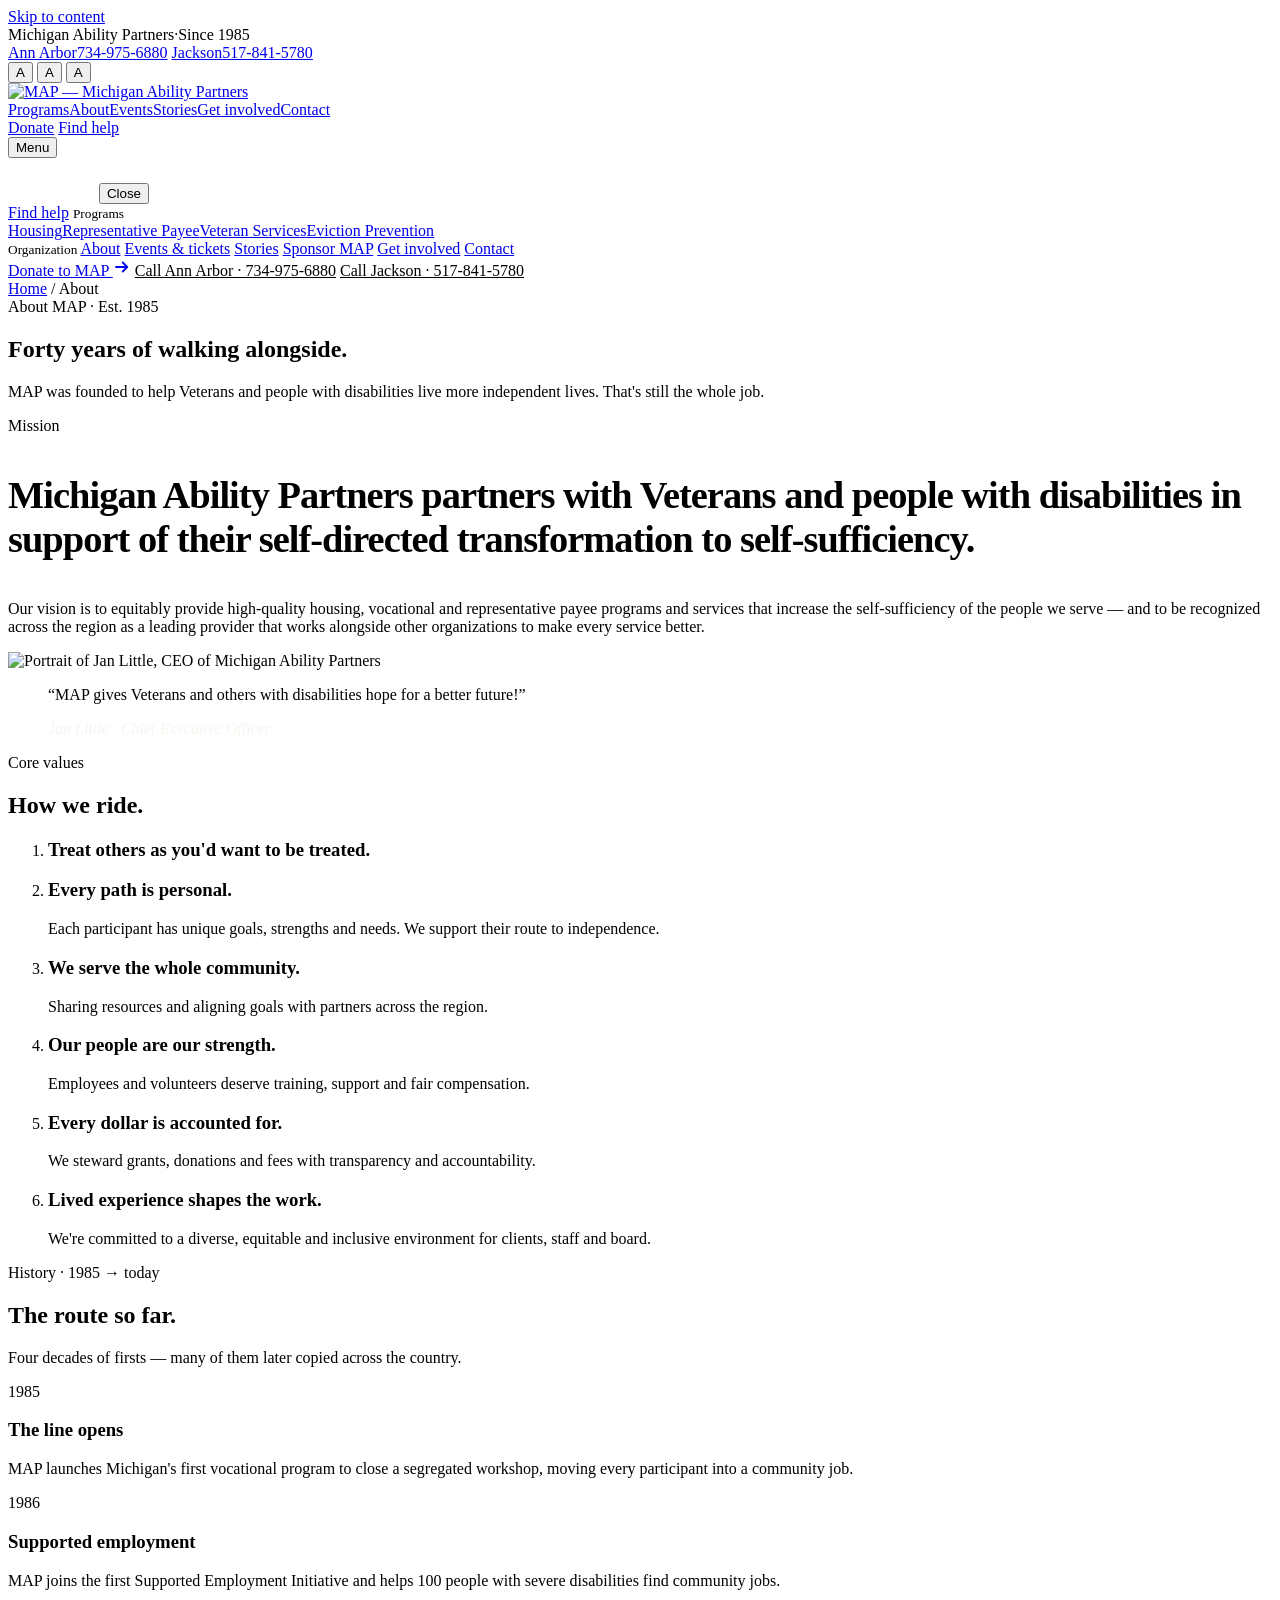
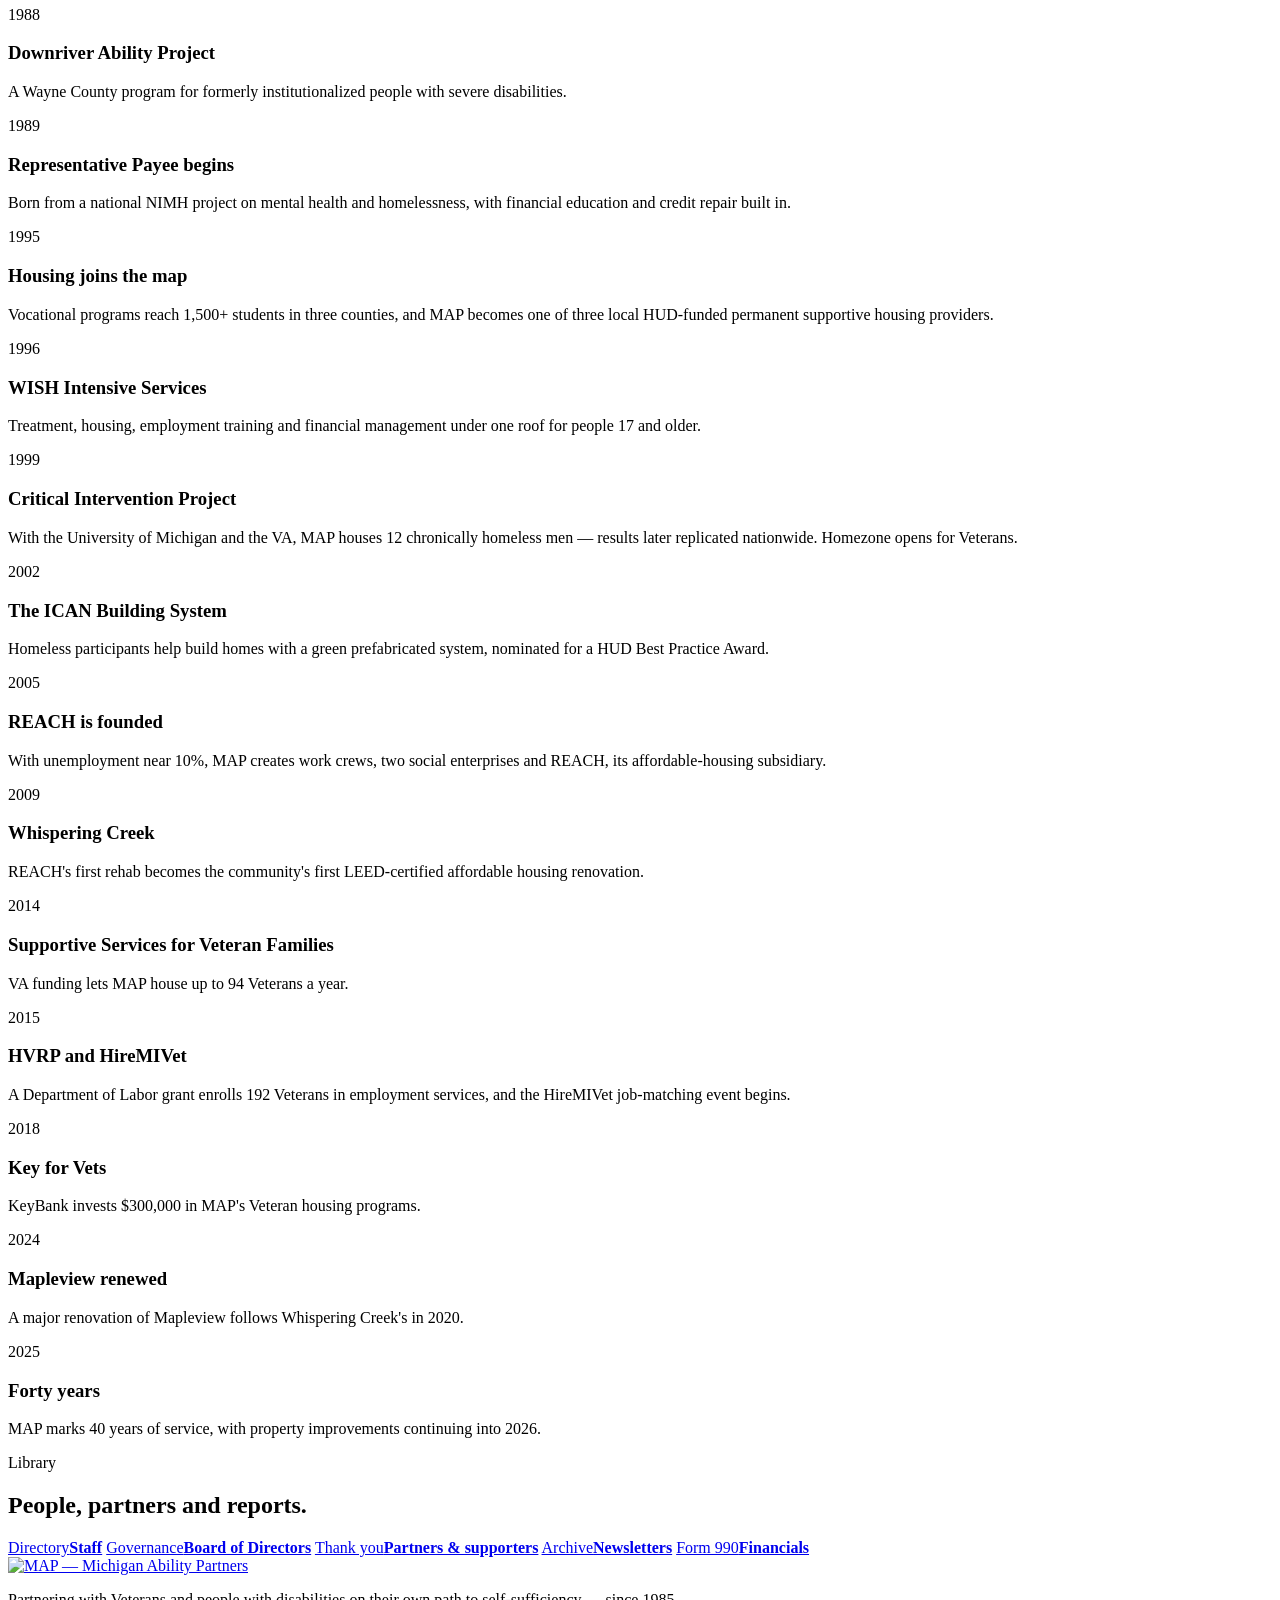
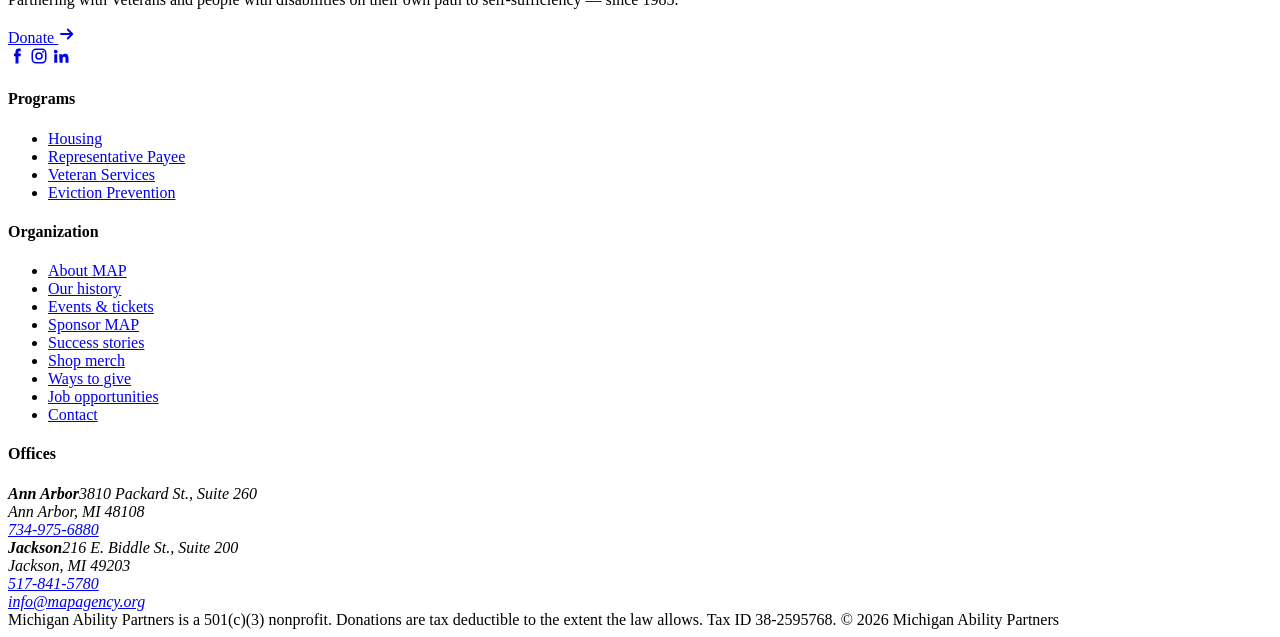
==== about.html @ e4476bb6 "Add files via upload" ====
<!DOCTYPE html>
<html lang="en">
<head>
<meta charset="utf-8">
<meta name="viewport" content="width=device-width, initial-scale=1">
<title>About — Michigan Ability Partners</title>
<meta name="description" content="Since 1985, Michigan Ability Partners has partnered with Veterans and people with disabilities on housing, employment and financial stability.">
<meta name="theme-color" content="#16202A">
<meta property="og:title" content="About — Michigan Ability Partners">
<meta property="og:description" content="Since 1985, Michigan Ability Partners has partnered with Veterans and people with disabilities on housing, employment and financial stability.">
<meta property="og:type" content="website">
<meta property="og:image" content="https://static.wixstatic.com/media/412849_2981395d7df74994bafe62869c278326~mv2.jpg/v1/fill/w_1200,h_630,al_c,q_80,enc_auto/map-vets.jpg">
<link rel="icon" href="favicon.svg" type="image/svg+xml">
<link rel="preconnect" href="https://fonts.googleapis.com">
<link rel="preconnect" href="https://fonts.gstatic.com" crossorigin>
<link rel="preconnect" href="https://static.wixstatic.com">
<link href="https://fonts.googleapis.com/css2?family=Atkinson+Hyperlegible+Mono:wght@400;500;600;700&family=Atkinson+Hyperlegible+Next:ital,wght@0,400;0,500;0,700;0,800;1,400&display=swap" rel="stylesheet">
<link rel="stylesheet" href="css/map.css">
<script>try{var t=localStorage.getItem('map-text');if(t)document.documentElement.dataset.text=t}catch(e){}</script>
</head>
<body>
<a class="skip" href="#main">Skip to content</a>
<div class="band" role="region" aria-label="Quick contact and text size">
  <div class="wrap">
    <div class="band__l"><span>Michigan Ability Partners</span><span class="hide-s" aria-hidden="true">·</span><span class="hide-s">Since 1985</span></div>
    <div class="band__r">
      <div class="band__phones">
        <a href="tel:+17349756880"><span>Ann Arbor</span>734-975-6880</a>
        <a href="tel:+15178415780"><span>Jackson</span>517-841-5780</a>
      </div>
      <div class="textsize" role="group" aria-label="Text size">
        <button type="button" data-size="" aria-pressed="true" aria-label="Normal text">A</button>
        <button type="button" data-size="lg" aria-pressed="false" aria-label="Larger text">A</button>
        <button type="button" data-size="xl" aria-pressed="false" aria-label="Largest text">A</button>
      </div>
    </div>
  </div>
</div>
<header class="hdr">
  <div class="wrap">
    <a class="logo" href="index.html" aria-label="Michigan Ability Partners home"><img src="https://static.wixstatic.com/media/412849_9ab34fd9edca444ca0d706979eb10a3b~mv2.png/v1/fit/w_600,h_276,al_c/map-logo.png" width="600" height="276" alt="MAP — Michigan Ability Partners"></a>
    <nav class="nav" aria-label="Main"><a href="index.html#lines">Programs</a><a href="about.html" aria-current="page">About</a><a href="events.html">Events</a><a href="stories.html">Stories</a><a href="get-involved.html">Get involved</a><a href="contact.html">Contact</a></nav>
    <div class="hdr__cta">
      <a class="btn btn--ghost" href="https://secure.qgiv.com/for/michiganabilitypartners/">Donate</a>
      <a class="btn btn--teal" href="index.html#planner">Find help</a>
    </div>
    <button class="menu-btn" type="button" aria-expanded="false" aria-controls="drawer"><i></i>Menu</button>
  </div>
</header>
<div class="drawer" id="drawer" aria-hidden="true">
  <div class="drawer__top">
    <img src="https://static.wixstatic.com/media/412849_9ab34fd9edca444ca0d706979eb10a3b~mv2.png/v1/fit/w_600,h_276,al_c/map-logo.png" width="600" height="276" alt="" style="height:40px;width:auto;filter:brightness(0) invert(1)">
    <button class="drawer__close" type="button">Close</button>
  </div>
  <nav aria-label="Mobile">
    <a href="index.html#planner">Find help</a>
    <small>Programs</small>
    <div class="sub"><a href="housing.html">Housing</a><a href="representative-payee.html">Representative Payee</a><a href="veteran-services.html">Veteran Services</a><a href="eviction-prevention.html">Eviction Prevention</a></div>
    <small>Organization</small>
    <a href="about.html">About</a>
    <a href="events.html">Events &amp; tickets</a>
    <a href="stories.html">Stories</a>
    <a href="sponsor.html">Sponsor MAP</a>
    <a href="get-involved.html">Get involved</a>
    <a href="contact.html">Contact</a>
  </nav>
  <div class="drawer__foot">
    <a class="btn btn--paper" href="https://secure.qgiv.com/for/michiganabilitypartners/">Donate to MAP <svg class="arr" width="18" height="18" viewBox="0 0 24 24" aria-hidden="true"><path d="M4 12h15m-6-6 6 6-6 6" fill="none" stroke="currentColor" stroke-width="2.4" stroke-linecap="round" stroke-linejoin="round"/></svg></a>
    <a class="btn btn--paper" href="tel:+17349756880" style="background:transparent;color:var(--paper)">Call Ann Arbor · 734-975-6880</a>
    <a class="btn btn--paper" href="tel:+15178415780" style="background:transparent;color:var(--paper)">Call Jackson · 517-841-5780</a>
  </div>
</div>
<main id="main">
<section class="ptitle" style="--c:var(--violet)">
  <div class="wrap">
    <div class="crumbs"><a href="index.html">Home</a> / About</div>
    <div class="kicker">About MAP · Est. 1985</div>
    <h1>Forty years of walking alongside.</h1>
    <p class="lede">MAP was founded to help Veterans and people with disabilities live more independent lives. That's still the whole job.</p>
  </div>
  <div class="ptitle__line" aria-hidden="true"></div>
</section>

<section class="sec">
  <div class="wrap split">
    <div><div class="kicker rv">Mission</div></div>
    <div>
      <p class="rv" style="font-size:clamp(1.6rem,3vw,2.5rem);font-weight:700;letter-spacing:-0.025em;line-height:1.15">Michigan Ability Partners partners with Veterans and people with disabilities in support of their self-directed transformation to self-sufficiency.</p>
      <p class="rv measure" style="margin-top:2rem">Our vision is to equitably provide high-quality housing, vocational and representative payee programs and services that increase the self-sufficiency of the people we serve — and to be recognized across the region as a leading provider that works alongside other organizations to make every service better.</p>
    </div>
  </div>
</section>

<section class="sec sec--ink sec--tight">
  <div class="wrap leader">
    <img src="https://static.wixstatic.com/media/412849_e1d29dd0219c4816bb3f580c3f38d10a~mv2.jpg/v1/fill/w_290,h_290,al_c,q_80,enc_auto/map-ceo.jpg" srcset="https://static.wixstatic.com/media/412849_e1d29dd0219c4816bb3f580c3f38d10a~mv2.jpg/v1/fill/w_290,h_290,al_c,q_80,enc_auto/map-ceo.jpg 290w" sizes="(max-width: 900px) 100vw, 50vw" width="290" height="290" alt="Portrait of Jan Little, CEO of Michigan Ability Partners" loading="lazy" decoding="async">
    <blockquote class="rv"><p>&ldquo;MAP gives Veterans and others with disabilities hope for a better future!&rdquo;</p><cite class="kicker" style="color:rgba(245,241,232,.7)">Jan Little · Chief Executive Officer</cite></blockquote>
  </div>
</section>

<section class="sec">
  <div class="wrap">
    <div class="sec-head"><div class="kicker">Core values</div><h2 class="h-l">How we ride.</h2></div>
    <ol class="values">
      <li><div><h3 class="h-s">Treat others as you'd want to be treated.</h3></div></li>
      <li><div><h3 class="h-s">Every path is personal.</h3><p class="muted" style="margin:.4rem 0 0">Each participant has unique goals, strengths and needs. We support their route to independence.</p></div></li>
      <li><div><h3 class="h-s">We serve the whole community.</h3><p class="muted" style="margin:.4rem 0 0">Sharing resources and aligning goals with partners across the region.</p></div></li>
      <li><div><h3 class="h-s">Our people are our strength.</h3><p class="muted" style="margin:.4rem 0 0">Employees and volunteers deserve training, support and fair compensation.</p></div></li>
      <li><div><h3 class="h-s">Every dollar is accounted for.</h3><p class="muted" style="margin:.4rem 0 0">We steward grants, donations and fees with transparency and accountability.</p></div></li>
      <li><div><h3 class="h-s">Lived experience shapes the work.</h3><p class="muted" style="margin:.4rem 0 0">We're committed to a diverse, equitable and inclusive environment for clients, staff and board.</p></div></li>
    </ol>
  </div>
</section>

<section class="sec sec--alt" id="history">
  <div class="wrap">
    <div class="sec-head"><div class="kicker">History · 1985 → today</div><h2 class="h-l">The route so far.</h2><p class="lede" style="max-width:none">Four decades of firsts — many of them later copied across the country.</p></div>
    <div class="history" data-history><span class="history__rail" aria-hidden="true"></span><span class="history__fill" aria-hidden="true"></span><div class="yr yr--major"><div class="yr__y">1985</div><span class="yr__dot" aria-hidden="true"></span><div class="yr__txt"><h3>The line opens</h3><p>MAP launches Michigan's first vocational program to close a segregated workshop, moving every participant into a community job.</p></div></div><div class="yr"><div class="yr__y">1986</div><span class="yr__dot" aria-hidden="true"></span><div class="yr__txt"><h3>Supported employment</h3><p>MAP joins the first Supported Employment Initiative and helps 100 people with severe disabilities find community jobs.</p></div></div><div class="yr"><div class="yr__y">1988</div><span class="yr__dot" aria-hidden="true"></span><div class="yr__txt"><h3>Downriver Ability Project</h3><p>A Wayne County program for formerly institutionalized people with severe disabilities.</p></div></div><div class="yr yr--major"><div class="yr__y">1989</div><span class="yr__dot" aria-hidden="true"></span><div class="yr__txt"><h3>Representative Payee begins</h3><p>Born from a national NIMH project on mental health and homelessness, with financial education and credit repair built in.</p></div></div><div class="yr"><div class="yr__y">1995</div><span class="yr__dot" aria-hidden="true"></span><div class="yr__txt"><h3>Housing joins the map</h3><p>Vocational programs reach 1,500+ students in three counties, and MAP becomes one of three local HUD-funded permanent supportive housing providers.</p></div></div><div class="yr"><div class="yr__y">1996</div><span class="yr__dot" aria-hidden="true"></span><div class="yr__txt"><h3>WISH Intensive Services</h3><p>Treatment, housing, employment training and financial management under one roof for people 17 and older.</p></div></div><div class="yr yr--major"><div class="yr__y">1999</div><span class="yr__dot" aria-hidden="true"></span><div class="yr__txt"><h3>Critical Intervention Project</h3><p>With the University of Michigan and the VA, MAP houses 12 chronically homeless men — results later replicated nationwide. Homezone opens for Veterans.</p></div></div><div class="yr"><div class="yr__y">2002</div><span class="yr__dot" aria-hidden="true"></span><div class="yr__txt"><h3>The ICAN Building System</h3><p>Homeless participants help build homes with a green prefabricated system, nominated for a HUD Best Practice Award.</p></div></div><div class="yr"><div class="yr__y">2005</div><span class="yr__dot" aria-hidden="true"></span><div class="yr__txt"><h3>REACH is founded</h3><p>With unemployment near 10%, MAP creates work crews, two social enterprises and REACH, its affordable-housing subsidiary.</p></div></div><div class="yr"><div class="yr__y">2009</div><span class="yr__dot" aria-hidden="true"></span><div class="yr__txt"><h3>Whispering Creek</h3><p>REACH's first rehab becomes the community's first LEED-certified affordable housing renovation.</p></div></div><div class="yr yr--major"><div class="yr__y">2014</div><span class="yr__dot" aria-hidden="true"></span><div class="yr__txt"><h3>Supportive Services for Veteran Families</h3><p>VA funding lets MAP house up to 94 Veterans a year.</p></div></div><div class="yr"><div class="yr__y">2015</div><span class="yr__dot" aria-hidden="true"></span><div class="yr__txt"><h3>HVRP and HireMIVet</h3><p>A Department of Labor grant enrolls 192 Veterans in employment services, and the HireMIVet job-matching event begins.</p></div></div><div class="yr"><div class="yr__y">2018</div><span class="yr__dot" aria-hidden="true"></span><div class="yr__txt"><h3>Key for Vets</h3><p>KeyBank invests $300,000 in MAP's Veteran housing programs.</p></div></div><div class="yr"><div class="yr__y">2024</div><span class="yr__dot" aria-hidden="true"></span><div class="yr__txt"><h3>Mapleview renewed</h3><p>A major renovation of Mapleview follows Whispering Creek's in 2020.</p></div></div><div class="yr yr--major"><div class="yr__y">2025</div><span class="yr__dot" aria-hidden="true"></span><div class="yr__txt"><h3>Forty years</h3><p>MAP marks 40 years of service, with property improvements continuing into 2026.</p></div></div></div>
  </div>
</section>

<section class="sec">
  <div class="wrap">
    <div class="sec-head"><div class="kicker">Library</div><h2 class="h-m">People, partners and reports.</h2></div>
    <div class="library">
      <a href="https://www.mapagency.org/staff"><span class="mono">Directory</span><b>Staff</b></a>
      <a href="https://www.mapagency.org/boardofdirectors"><span class="mono">Governance</span><b>Board of Directors</b></a>
      <a href="https://www.mapagency.org/communitypartners"><span class="mono">Thank you</span><b>Partners &amp; supporters</b></a>
      <a href="https://www.mapagency.org/newsletters-1"><span class="mono">Archive</span><b>Newsletters</b></a>
      <a href="https://www.mapagency.org/financials"><span class="mono">Form 990</span><b>Financials</b></a>
    </div>
  </div>
</section>
</main>
<footer class="ftr">
  <div class="wrap">
    <div class="ftr__top">
      <div class="ftr__brand">
        <a class="logo-chip" href="index.html"><img src="https://static.wixstatic.com/media/412849_9ab34fd9edca444ca0d706979eb10a3b~mv2.png/v1/fit/w_600,h_276,al_c/map-logo.png" width="600" height="276" alt="MAP — Michigan Ability Partners" loading="lazy"></a>
        <p>Partnering with Veterans and people with disabilities on their own path to self-sufficiency — since 1985.</p>
        <a class="btn btn--paper" href="https://secure.qgiv.com/for/michiganabilitypartners/">Donate <svg class="arr" width="18" height="18" viewBox="0 0 24 24" aria-hidden="true"><path d="M4 12h15m-6-6 6 6-6 6" fill="none" stroke="currentColor" stroke-width="2.4" stroke-linecap="round" stroke-linejoin="round"/></svg></a>
        <div class="ftr__social">
          <a href="https://www.facebook.com/Michigan-Ability-Partners-143128830800/" aria-label="MAP on Facebook"><svg width="18" height="18" viewBox="0 0 24 24" aria-hidden="true"><path fill="currentColor" d="M14 8.5V6.8c0-.8.5-1 .9-1H17V2.1L14.1 2C10.9 2 10 4.4 10 6.4v2.1H8v3.8h2V22h4v-9.7h2.8l.4-3.8z"/></svg></a>
          <a href="https://www.instagram.com/michiganabilitypartners/" aria-label="MAP on Instagram"><svg width="18" height="18" viewBox="0 0 24 24" aria-hidden="true"><rect x="3" y="3" width="18" height="18" rx="5" fill="none" stroke="currentColor" stroke-width="2"/><circle cx="12" cy="12" r="4" fill="none" stroke="currentColor" stroke-width="2"/><circle cx="17.4" cy="6.6" r="1.2" fill="currentColor"/></svg></a>
          <a href="https://www.linkedin.com/company/michigan-ability-partners-org/" aria-label="MAP on LinkedIn"><svg width="18" height="18" viewBox="0 0 24 24" aria-hidden="true"><path fill="currentColor" d="M4.98 3.5a2.5 2.5 0 1 1 0 5 2.5 2.5 0 0 1 0-5zM3 9.5h4V21H3zM9.5 9.5h3.8v1.6h.1c.5-1 1.8-2 3.8-2 4 0 4.8 2.6 4.8 6V21h-4v-5.2c0-1.2 0-2.9-1.8-2.9s-2 1.4-2 2.8V21h-4z"/></svg></a>
        </div>
      </div>
      <div class="ftr__col"><h4>Programs</h4><ul><li><a href="housing.html">Housing</a></li><li><a href="representative-payee.html">Representative Payee</a></li><li><a href="veteran-services.html">Veteran Services</a></li><li><a href="eviction-prevention.html">Eviction Prevention</a></li></ul></div>
      <div class="ftr__col"><h4>Organization</h4><ul>
        <li><a href="about.html">About MAP</a></li>
        <li><a href="about.html#history">Our history</a></li>
        <li><a href="events.html">Events &amp; tickets</a></li>
        <li><a href="sponsor.html">Sponsor MAP</a></li>
        <li><a href="stories.html">Success stories</a></li>
        <li><a href="get-involved.html#merch">Shop merch</a></li>
        <li><a href="get-involved.html#give">Ways to give</a></li>
        <li><a href="https://www.mapagency.org/jobopportunities">Job opportunities</a></li>
        <li><a href="contact.html">Contact</a></li>
      </ul></div>
      <div class="ftr__col--wide">
        <h4>Offices</h4>
        <address><b>Ann Arbor</b>3810 Packard St., Suite 260<br>Ann Arbor, MI 48108<br><a href="tel:+17349756880">734-975-6880</a></address>
        <address><b>Jackson</b>216 E. Biddle St., Suite 200<br>Jackson, MI 49203<br><a href="tel:+15178415780">517-841-5780</a></address>
        <address><a href="mailto:info@mapagency.org">info@mapagency.org</a></address>
      </div>
    </div>
  </div>
  <div class="ftr__base">
    <div class="wrap">
      <span>Michigan Ability Partners is a 501(c)(3) nonprofit. Donations are tax deductible to the extent the law allows. Tax ID 38-2595768.</span>
      <span>© <span data-year>2026</span> Michigan Ability Partners</span>
    </div>
  </div>
</footer>
<script src="js/map.js" defer></script>
</body>
</html>
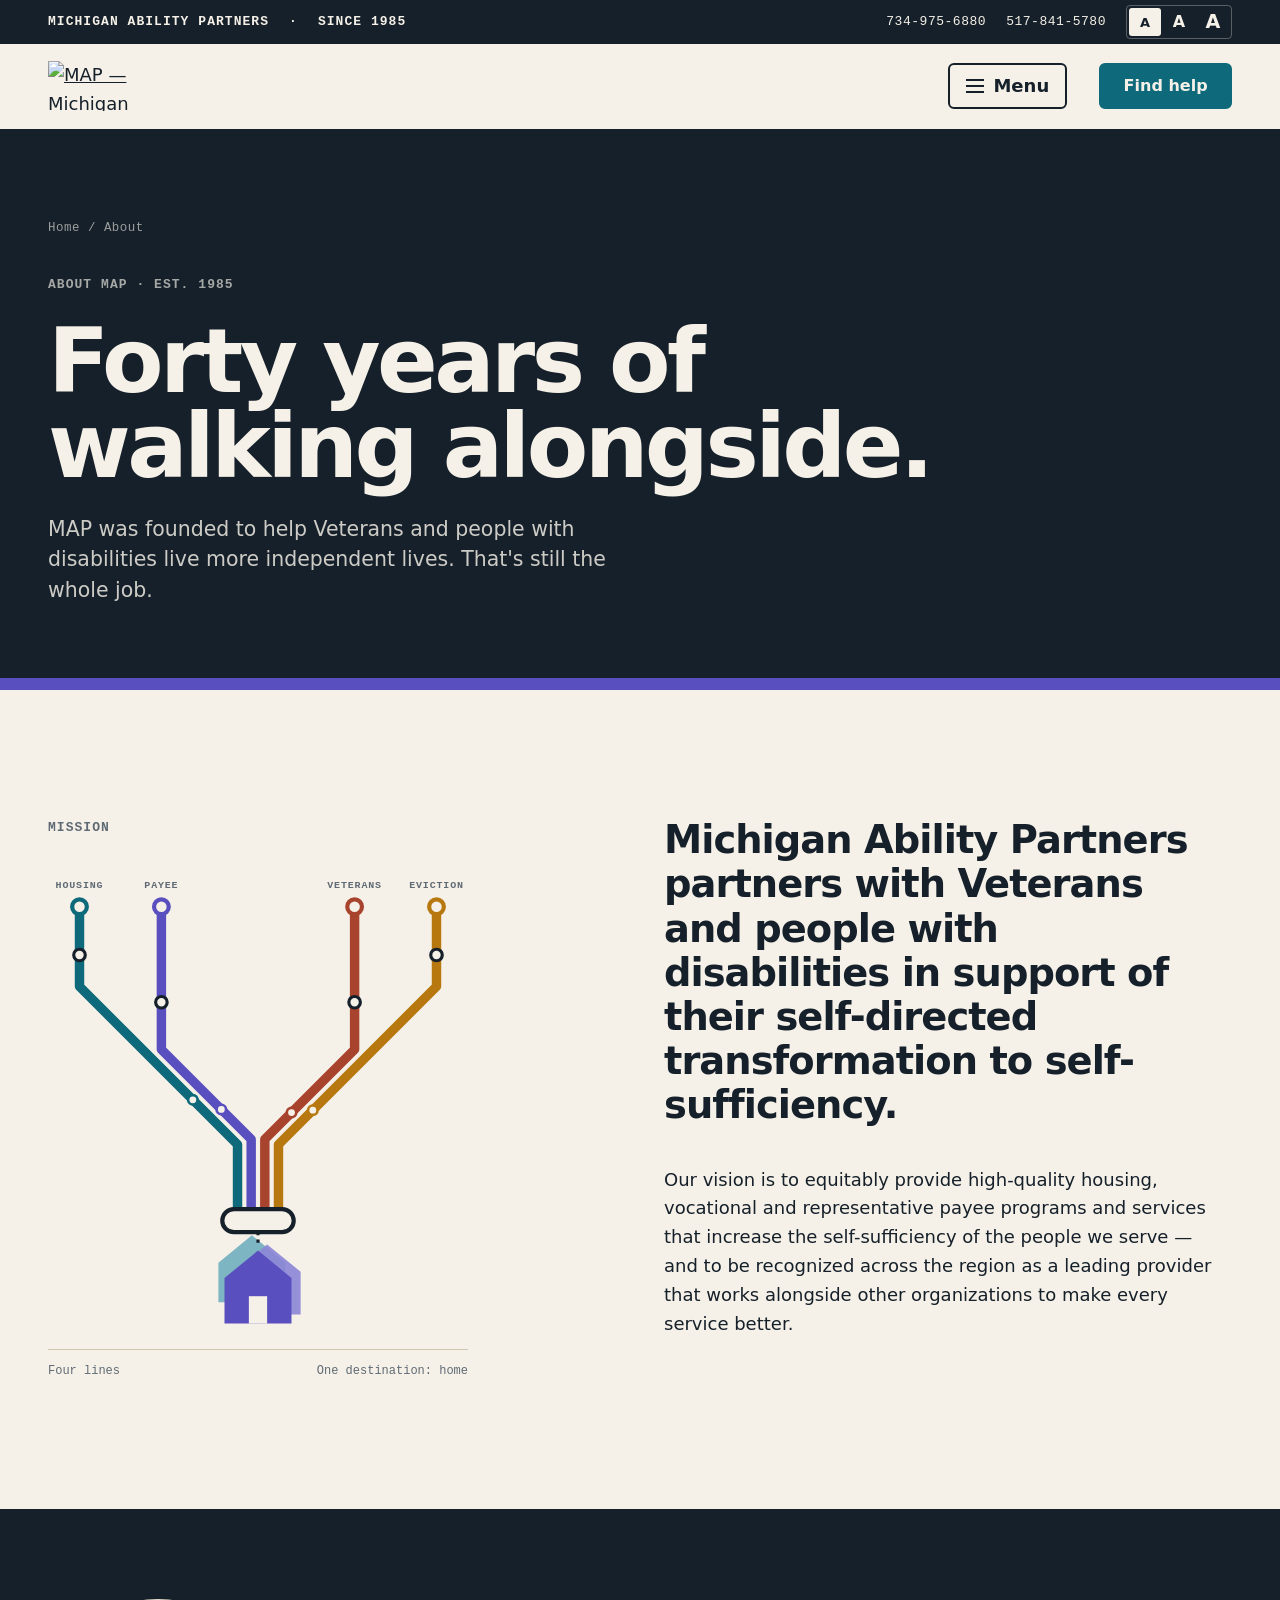
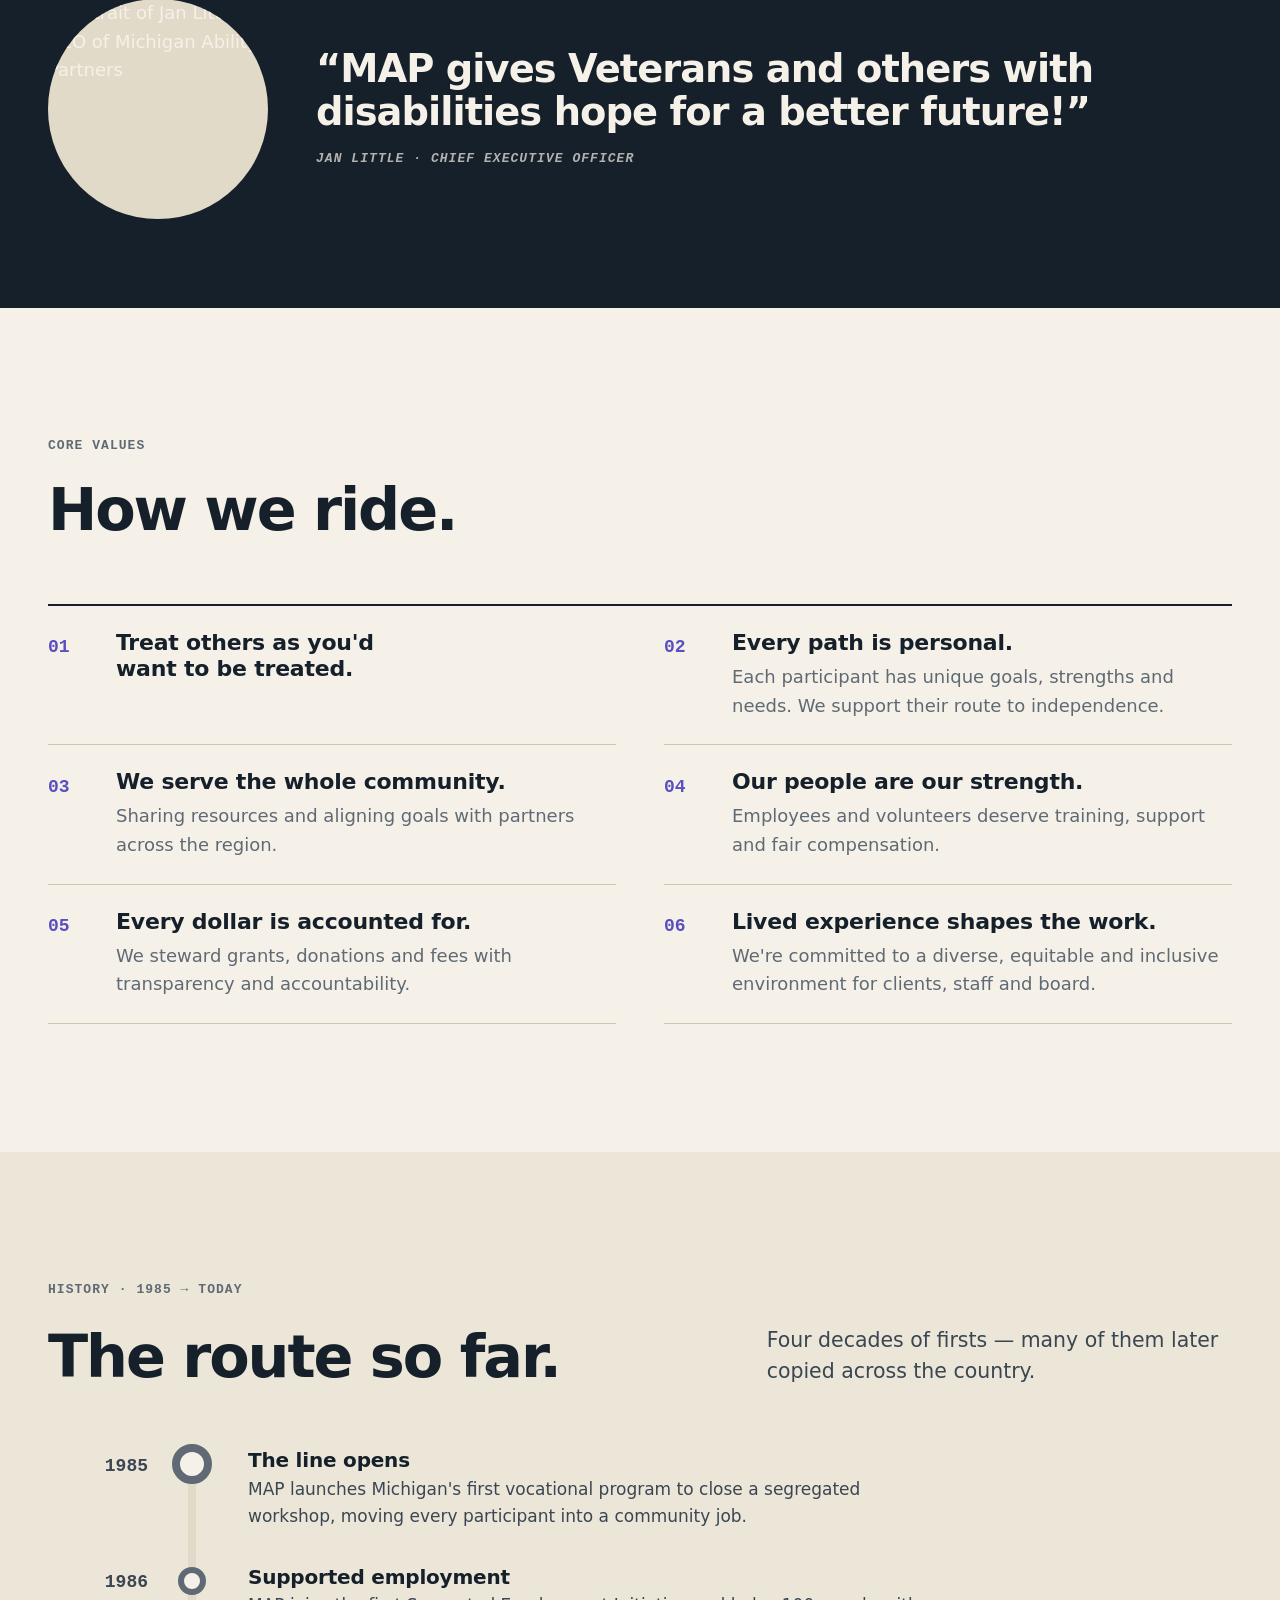
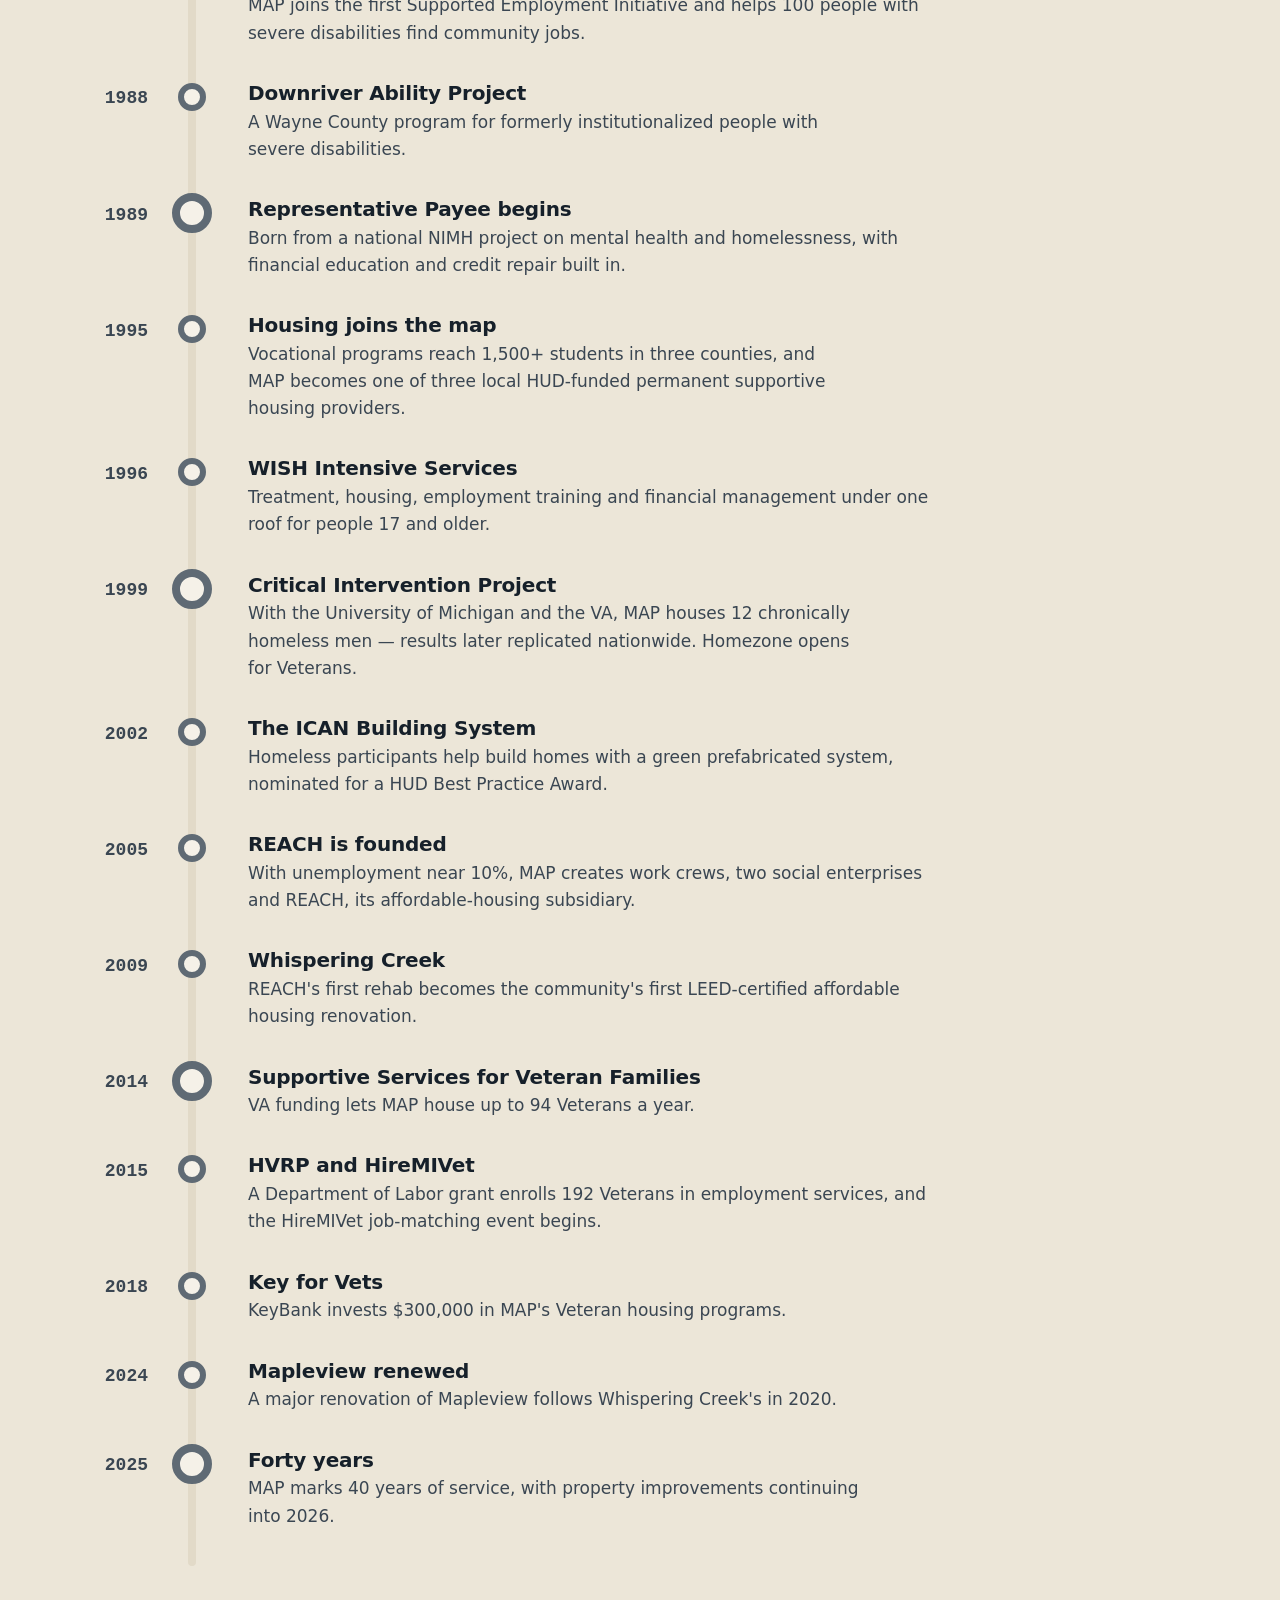
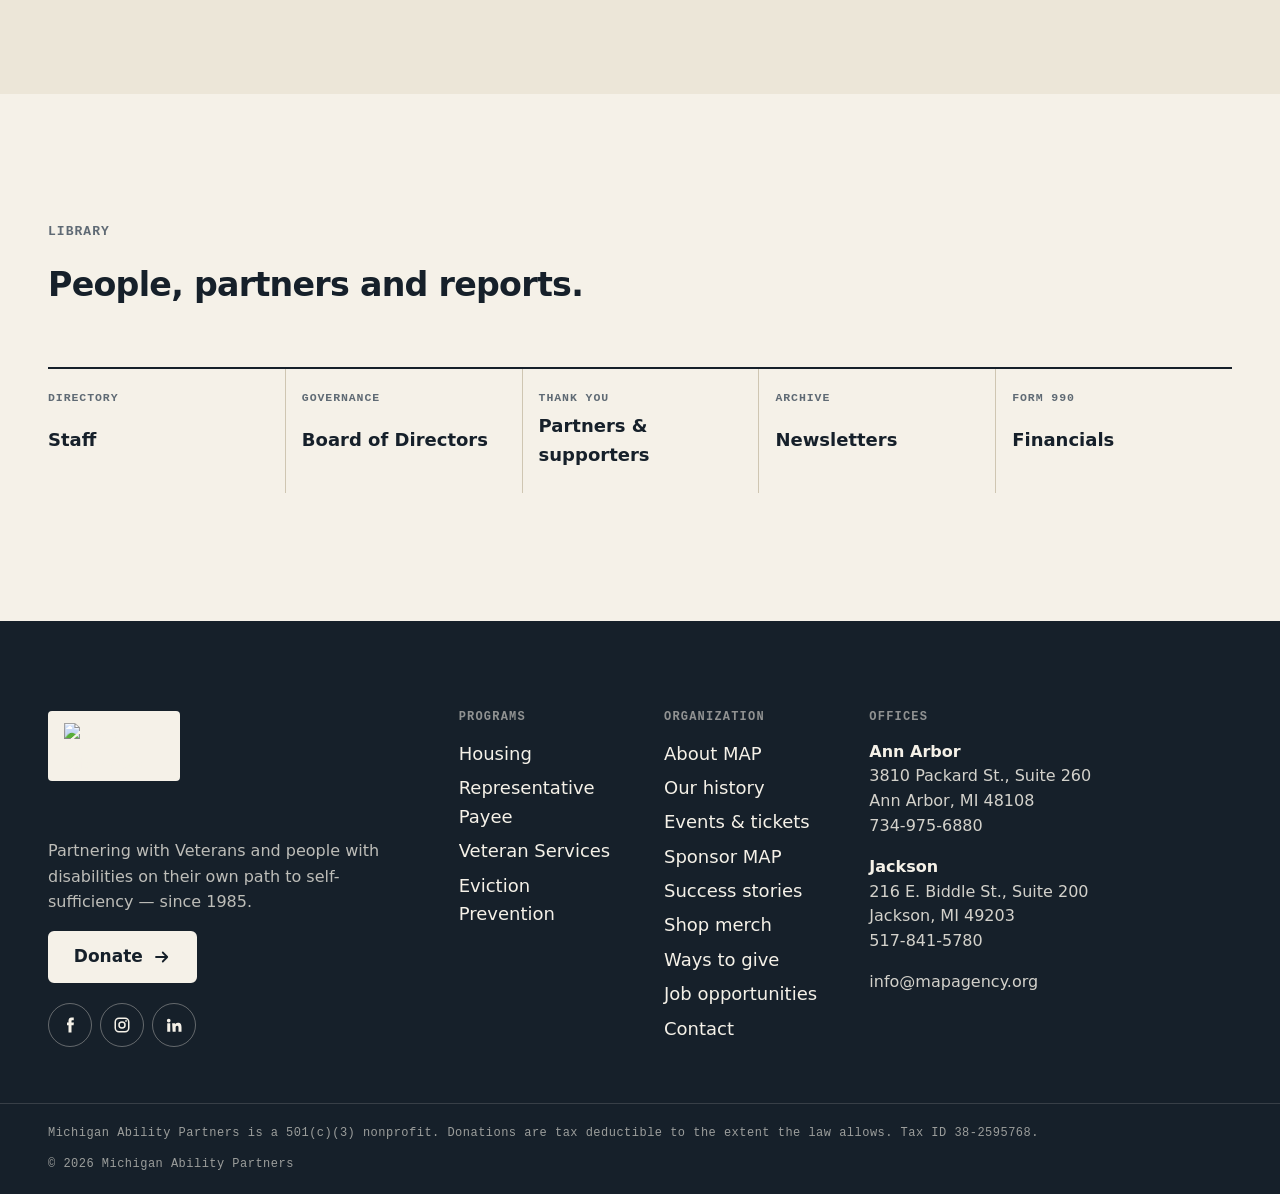
==== commit c822c38c: "MAP Preview" ====
--- a/about.html
+++ b/about.html
@@ -83,7 +83,26 @@
 
 <section class="sec">
   <div class="wrap split">
-    <div><div class="kicker rv">Mission</div></div>
+    <div><div class="kicker rv">Mission</div>
+      <figure class="mroute rv" aria-label="Diagram: four MAP programs start in different places and run together to one destination, a stable home.">
+        <svg viewBox="0 0 400 440" aria-hidden="true">
+          <g fill="none" stroke-width="9" stroke-linecap="round" stroke-linejoin="round"><path class="mr-l" style="--d:0.00s" d="M30 34 V110 L180.5 260.5 V330" stroke="var(--l-housing)" pathLength="1"/><path class="mr-l" style="--d:0.18s" d="M108 34 V170 L193.5 255.5 V330" stroke="var(--l-payee)" pathLength="1"/><path class="mr-l" style="--d:0.36s" d="M292 34 V170 L206.5 255.5 V330" stroke="var(--l-vets)" pathLength="1"/><path class="mr-l" style="--d:0.54s" d="M370 34 V110 L219.5 260.5 V330" stroke="var(--l-evict)" pathLength="1"/></g>
+          <g fill="var(--paper)" stroke="var(--ink)" stroke-width="3"><circle class="mr-s" style="--d:0.60s" cx="30" cy="80" r="5.5"/><circle class="mr-s" style="--d:0.75s" cx="108" cy="125" r="5.5"/><circle class="mr-s" style="--d:0.90s" cx="292" cy="125" r="5.5"/><circle class="mr-s" style="--d:1.05s" cx="370" cy="80" r="5.5"/></g>
+          <g font-family="Atkinson Hyperlegible Mono, monospace" font-size="9.5" font-weight="600" letter-spacing=".8" fill="var(--ink-3)"><circle cx="30" cy="34" r="7" fill="var(--paper)" stroke="var(--l-housing)" stroke-width="4"/><text x="30" y="16" text-anchor="middle">HOUSING</text><circle cx="108" cy="34" r="7" fill="var(--paper)" stroke="var(--l-payee)" stroke-width="4"/><text x="108" y="16" text-anchor="middle">PAYEE</text><circle cx="292" cy="34" r="7" fill="var(--paper)" stroke="var(--l-vets)" stroke-width="4"/><text x="292" y="16" text-anchor="middle">VETERANS</text><circle cx="370" cy="34" r="7" fill="var(--paper)" stroke="var(--l-evict)" stroke-width="4"/><text x="370" y="16" text-anchor="middle">EVICTION</text></g>
+          <g class="mr-trains"><circle class="mr-t" r="4.5" fill="var(--paper)" stroke="var(--l-housing)" stroke-width="2.5"><animateMotion dur="7.0s" begin="-2.0s" repeatCount="indefinite" path="M30 34 V110 L180.5 260.5 V330" keyPoints="0;1" keyTimes="0;1" calcMode="linear"/></circle><circle class="mr-t" r="4.5" fill="var(--paper)" stroke="var(--l-payee)" stroke-width="2.5"><animateMotion dur="7.9s" begin="-2.7s" repeatCount="indefinite" path="M108 34 V170 L193.5 255.5 V330" keyPoints="0;1" keyTimes="0;1" calcMode="linear"/></circle><circle class="mr-t" r="4.5" fill="var(--paper)" stroke="var(--l-vets)" stroke-width="2.5"><animateMotion dur="8.8s" begin="-3.4s" repeatCount="indefinite" path="M292 34 V170 L206.5 255.5 V330" keyPoints="0;1" keyTimes="0;1" calcMode="linear"/></circle><circle class="mr-t" r="4.5" fill="var(--paper)" stroke="var(--l-evict)" stroke-width="2.5"><animateMotion dur="9.7s" begin="-4.1s" repeatCount="indefinite" path="M370 34 V110 L219.5 260.5 V330" keyPoints="0;1" keyTimes="0;1" calcMode="linear"/></circle></g>
+          <rect class="mr-hub" x="166" y="322" width="68" height="22" rx="11" fill="var(--paper)" stroke="var(--ink)" stroke-width="4"/>
+          <g class="mr-home"><g transform="translate(200 389) scale(1.45) translate(-200 -389)">
+            <path d="M174 404 V378 L196 360 L218 378 V404Z" fill="var(--teal-lt)"/>
+            <path d="M184 412 V384 L206 366 L228 384 V412Z" fill="var(--peri)" opacity=".9"/>
+            <path d="M178 418 V388 L200 370 L222 388 V418Z" fill="var(--violet)"/>
+            <rect x="194" y="400" width="12" height="18" fill="var(--paper)"/>
+          </g>
+            <path d="M200 344 V358" stroke="var(--ink)" stroke-width="3" stroke-dasharray="3 4"/>
+          </g>
+        </svg>
+        <figcaption><span>Four lines</span><span>One destination: home</span></figcaption>
+      </figure>
+    </div>
     <div>
       <p class="rv" style="font-size:clamp(1.6rem,3vw,2.5rem);font-weight:700;letter-spacing:-0.025em;line-height:1.15">Michigan Ability Partners partners with Veterans and people with disabilities in support of their self-directed transformation to self-sufficiency.</p>
       <p class="rv measure" style="margin-top:2rem">Our vision is to equitably provide high-quality housing, vocational and representative payee programs and services that increase the self-sufficiency of the people we serve — and to be recognized across the region as a leading provider that works alongside other organizations to make every service better.</p>
--- a/css/map.css
+++ b/css/map.css
@@ -0,0 +1,877 @@
+/* ==========================================================================
+   Michigan Ability Partners — site system
+   Unigrid bones · transit-diagram language · Atkinson Hyperlegible
+   ========================================================================== */
+
+:root {
+  /* paper + ink */
+  --paper: #F5F1E8;
+  --paper-2: #ECE6D8;
+  --paper-3: #E2DAC8;
+  --ink: #16202A;
+  --ink-2: #3A4652;
+  --ink-3: #5F6A74;
+  --rule: #CFC6B2;
+
+  /* brand — pulled from the MAP logo */
+  --teal: #0E6A7A;       /* "map" wordmark */
+  --teal-lt: #7DB5C2;    /* back roof */
+  --violet: #5A4FBF;     /* front roof */
+  --peri: #8C86D8;       /* middle roof */
+
+  /* the four lines */
+  --l-housing: #0E6A7A;
+  --l-payee: #5A4FBF;
+  --l-vets: #A8432E;
+  --l-evict: #B87810;
+
+  --font: "Atkinson Hyperlegible Next", "Atkinson Hyperlegible", system-ui, sans-serif;
+  --mono: "Atkinson Hyperlegible Mono", ui-monospace, "SF Mono", Menlo, monospace;
+
+  --wrap: 1320px;
+  --gut: clamp(20px, 4vw, 48px);
+  --r: 6px;
+  --ease: cubic-bezier(.2, .7, .2, 1);
+}
+
+html[data-text="lg"] { font-size: 112.5%; }
+html[data-text="xl"] { font-size: 125%; }
+
+*, *::before, *::after { box-sizing: border-box; }
+html { -webkit-text-size-adjust: 100%; scroll-behavior: smooth; scroll-padding-top: 110px; }
+@media (prefers-reduced-motion: reduce) { html { scroll-behavior: auto; } }
+
+body {
+  margin: 0;
+  background: var(--paper);
+  color: var(--ink);
+  font-family: var(--font);
+  font-size: 1.125rem;
+  line-height: 1.6;
+  font-weight: 400;
+  text-rendering: optimizeLegibility;
+  -webkit-font-smoothing: antialiased;
+  overflow-x: hidden;
+}
+body.menu-open { overflow: hidden; }
+
+img { display: block; max-width: 100%; height: auto; }
+a { color: inherit; }
+p { margin: 0 0 1em; }
+h1, h2, h3, h4 { margin: 0; font-weight: 800; letter-spacing: -0.022em; line-height: 1.05; text-wrap: balance; }
+p, li { text-wrap: pretty; }
+button { font: inherit; color: inherit; }
+:focus-visible { outline: 3px solid var(--violet); outline-offset: 3px; border-radius: 2px; }
+
+.wrap { width: 100%; max-width: var(--wrap); margin: 0 auto; padding: 0 var(--gut); }
+.vh { position: absolute !important; width: 1px; height: 1px; overflow: hidden; clip: rect(0 0 0 0); white-space: nowrap; }
+.skip { position: absolute; left: 12px; top: -60px; z-index: 100; background: var(--ink); color: var(--paper); padding: 10px 16px; border-radius: var(--r); text-decoration: none; font-weight: 700; }
+.skip:focus { top: 12px; }
+
+/* --- type helpers ------------------------------------------------------ */
+.mono { font-family: var(--mono); font-weight: 500; letter-spacing: .02em; }
+.kicker {
+  font-family: var(--mono); font-size: .8125rem; font-weight: 600; letter-spacing: .08em;
+  text-transform: uppercase; color: var(--ink-3); display: flex; gap: .75em; align-items: center; flex-wrap: wrap;
+}
+.kicker .dot { width: 6px; height: 6px; border-radius: 50%; background: currentColor; display: inline-block; }
+.h-xl { font-size: clamp(3rem, 7.6vw, 7.4rem); line-height: .94; letter-spacing: -0.04em; }
+.h-l  { font-size: clamp(2.2rem, 4.6vw, 4.2rem); line-height: 1; letter-spacing: -0.035em; }
+.h-m  { font-size: clamp(1.6rem, 2.6vw, 2.35rem); line-height: 1.08; }
+.h-s  { font-size: 1.375rem; line-height: 1.2; letter-spacing: -0.01em; }
+.lede { font-size: clamp(1.2rem, 1.6vw, 1.4rem); line-height: 1.5; color: var(--ink-2); max-width: 38ch; }
+.measure { max-width: 62ch; }
+.muted { color: var(--ink-3); }
+
+/* --- buttons ----------------------------------------------------------- */
+.btn {
+  display: inline-flex; align-items: center; gap: .6em; min-height: 52px; padding: 0 1.4em;
+  border-radius: var(--r); border: 2px solid var(--ink); background: var(--ink); color: var(--paper);
+  font-weight: 700; font-size: 1.0625rem; text-decoration: none; cursor: pointer; white-space: nowrap;
+  transition: background .2s, color .2s, border-color .2s, transform .2s var(--ease);
+}
+.btn:hover { background: var(--teal); border-color: var(--teal); }
+.btn:active { transform: translateY(1px); }
+.btn--teal { background: var(--teal); border-color: var(--teal); }
+.btn--teal:hover { background: var(--ink); border-color: var(--ink); }
+.btn--ghost { background: transparent; color: var(--ink); }
+.btn--ghost:hover { background: var(--ink); color: var(--paper); border-color: var(--ink); }
+.btn--paper { background: var(--paper); color: var(--ink); border-color: var(--paper); }
+.btn--paper:hover { background: transparent; color: var(--paper); border-color: var(--paper); }
+.btn .arr { transition: transform .25s var(--ease); }
+.btn:hover .arr { transform: translateX(3px); }
+.tlink { font-weight: 700; text-decoration: underline; text-decoration-thickness: 2px; text-underline-offset: .22em; text-decoration-color: var(--peri); }
+.tlink:hover { text-decoration-color: var(--ink); }
+
+/* --- Unigrid band (top) ----------------------------------------------- */
+.band {
+  background: var(--ink); color: var(--paper);
+  font-family: var(--mono); font-size: .8125rem; letter-spacing: .04em;
+}
+.band .wrap { display: flex; align-items: center; justify-content: space-between; gap: 1rem; min-height: 44px; }
+.band a { text-decoration: none; }
+.band a:hover { text-decoration: underline; text-underline-offset: 3px; }
+.band__l { display: flex; gap: 1.25rem; align-items: center; text-transform: uppercase; letter-spacing: .08em; font-weight: 600; }
+.band__r { display: flex; gap: 1.25rem; align-items: center; }
+.band__phones { display: flex; gap: 1.25rem; }
+.band__phones span { opacity: .65; margin-right: .35em; }
+.textsize { display: flex; align-items: center; gap: 2px; border: 1px solid rgba(245,241,232,.3); border-radius: 4px; padding: 2px; }
+.textsize button { background: none; border: 0; color: var(--paper); font-family: var(--font); font-weight: 700; min-width: 32px; height: 28px; border-radius: 3px; cursor: pointer; line-height: 1; }
+.textsize button:nth-child(2) { font-size: 1rem; }
+.textsize button:nth-child(3) { font-size: 1.2rem; }
+.textsize button[aria-pressed="true"] { background: var(--paper); color: var(--ink); }
+
+/* --- header ------------------------------------------------------------ */
+.hdr { position: sticky; top: 0; z-index: 40; background: rgba(245,241,232,.94); backdrop-filter: saturate(1.2) blur(10px); -webkit-backdrop-filter: saturate(1.2) blur(10px); border-bottom: 1px solid transparent; transition: border-color .2s; }
+.hdr.is-stuck { border-bottom-color: var(--rule); }
+.hdr .wrap { display: flex; align-items: center; gap: 2rem; min-height: 84px; }
+.logo { display: block; flex: none; }
+.logo img { height: 50px; width: auto; }
+.nav { display: flex; gap: .25rem; margin-left: auto; }
+.nav a { display: flex; align-items: center; min-height: 44px; padding: 0 .9rem; text-decoration: none; font-weight: 700; font-size: 1.0625rem; border-radius: var(--r); position: relative; }
+.nav a::after { content: ""; position: absolute; left: .9rem; right: .9rem; bottom: 6px; height: 3px; background: var(--violet); transform: scaleX(0); transform-origin: left; transition: transform .3s var(--ease); }
+.nav a:hover::after, .nav a[aria-current="page"]::after { transform: scaleX(1); }
+.hdr__cta { display: flex; gap: .6rem; }
+.hdr__cta .btn { min-height: 46px; font-size: 1rem; }
+.menu-btn { display: none; margin-left: auto; background: none; border: 2px solid var(--ink); border-radius: var(--r); min-height: 46px; padding: 0 1rem; font-weight: 700; cursor: pointer; align-items: center; gap: .6rem; }
+.menu-btn i { display: block; width: 18px; height: 2px; background: var(--ink); position: relative; }
+.menu-btn i::before, .menu-btn i::after { content: ""; position: absolute; left: 0; width: 18px; height: 2px; background: var(--ink); transition: transform .25s var(--ease); }
+.menu-btn i::before { top: -6px; } .menu-btn i::after { top: 6px; }
+.menu-btn[aria-expanded="true"] i { background: transparent; }
+.menu-btn[aria-expanded="true"] i::before { transform: translateY(6px) rotate(45deg); }
+.menu-btn[aria-expanded="true"] i::after { transform: translateY(-6px) rotate(-45deg); }
+
+.drawer { display: none; }
+
+@media (max-width: 1280px) {
+  .nav, .hdr__cta .btn--ghost { display: none; }
+  .menu-btn { display: inline-flex; }
+  .hdr__cta { order: 3; }
+  .band__phones span { display: none; }
+}
+@media (max-width: 720px) {
+  .band__l .hide-s, .band__phones a:nth-child(2) { display: none; }
+  .hdr .wrap { min-height: 70px; gap: .75rem; }
+  .logo img { height: 40px; }
+  .hdr__cta { display: none; }
+}
+.drawer {
+  position: fixed; inset: 0; z-index: 60; background: var(--ink); color: var(--paper);
+  display: flex; flex-direction: column; padding: 1.25rem var(--gut) 2rem; overflow-y: auto;
+  opacity: 0; visibility: hidden; transition: opacity .25s, visibility .25s;
+}
+.drawer.is-open { opacity: 1; visibility: visible; }
+.drawer__top { display: flex; justify-content: space-between; align-items: center; min-height: 52px; margin-bottom: 1.5rem; }
+.drawer__close { background: none; border: 2px solid var(--paper); color: var(--paper); border-radius: var(--r); min-height: 46px; padding: 0 1rem; font-weight: 700; cursor: pointer; }
+.drawer nav a { display: block; text-decoration: none; font-size: 2rem; font-weight: 800; letter-spacing: -0.02em; padding: .35rem 0; border-bottom: 1px solid rgba(245,241,232,.15); }
+.drawer nav small { display: block; font-family: var(--mono); font-size: .8rem; opacity: .6; letter-spacing: .08em; text-transform: uppercase; margin: 1.5rem 0 .25rem; }
+.drawer nav .sub a { font-size: 1.25rem; font-weight: 700; }
+.drawer__foot { margin-top: auto; padding-top: 2rem; display: grid; gap: .75rem; }
+
+/* --- sections ---------------------------------------------------------- */
+.sec { padding: clamp(72px, 10vw, 140px) 0; position: relative; }
+.sec--tight { padding: clamp(56px, 7vw, 96px) 0; }
+.sec--alt { background: var(--paper-2); }
+.sec--ink { background: var(--ink); color: var(--paper); }
+.sec--ink .kicker { color: rgba(245,241,232,.65); }
+.sec--ink .lede { color: rgba(245,241,232,.82); }
+.sec-head { display: grid; grid-template-columns: repeat(12, 1fr); gap: 1.5rem var(--gut); margin-bottom: clamp(40px, 5vw, 72px); align-items: end; }
+.sec-head > .kicker { grid-column: 1 / -1; }
+.sec-head > h2 { grid-column: 1 / span 7; }
+.sec-head > p { grid-column: 8 / -1; margin: 0; }
+@media (max-width: 900px) { .sec-head > h2, .sec-head > p { grid-column: 1 / -1; } }
+
+/* atlas page edge — tick coordinates along a frame */
+.atlas { position: relative; }
+.atlas__ticks { position: absolute; inset: -22px; pointer-events: none; font-family: var(--mono); font-size: .6875rem; color: var(--ink-3); }
+.atlas__ticks .t { position: absolute; display: flex; }
+.atlas__ticks .t--top { top: 0; left: 22px; right: 22px; justify-content: space-around; }
+.atlas__ticks .t--left { left: 0; top: 22px; bottom: 22px; flex-direction: column; justify-content: space-around; }
+.atlas__ticks .t--top span::after { content: ""; display: block; width: 1px; height: 6px; background: var(--ink-3); margin: 3px auto 0; }
+
+/* --- HOME: hero -------------------------------------------------------- */
+.hero { padding: clamp(40px, 6vw, 88px) 0 clamp(64px, 8vw, 120px); }
+.hero__grid { display: grid; grid-template-columns: repeat(12, 1fr); gap: var(--gut); align-items: center; }
+.hero__copy { grid-column: 1 / span 6; }
+.hero__copy .kicker { margin-bottom: 1.75rem; }
+.hero__copy h1 { margin-bottom: 1.75rem; }
+.hero__copy h1 em { font-style: normal; color: var(--teal); }
+.hero__copy .lede { margin-bottom: 2.25rem; }
+.hero__ctas { display: flex; flex-wrap: wrap; gap: .75rem; }
+.hero__fig { grid-column: 7 / -1; margin: 22px 22px 22px 0; }
+.hero__photo { position: relative; aspect-ratio: 5 / 4.4; overflow: hidden; border-radius: 3px; background: var(--paper-3); }
+.hero__photo img { width: 100%; height: 100%; object-fit: cover; object-position: 50% 30%; }
+.hero__route { position: absolute; inset: 0; width: 100%; height: 100%; pointer-events: none; }
+.hero__legend {
+  position: absolute; left: 16px; bottom: 16px; background: var(--paper); color: var(--ink);
+  padding: 14px 16px 12px; border-radius: 3px; font-size: .875rem; min-width: 220px;
+  box-shadow: 0 1px 0 rgba(0,0,0,.08);
+}
+.hero__legend b { display: block; font-family: var(--mono); font-size: .6875rem; letter-spacing: .1em; text-transform: uppercase; color: var(--ink-3); margin-bottom: 6px; font-weight: 600; }
+.hero__legend ul { list-style: none; margin: 0; padding: 0; display: grid; gap: 3px; }
+.hero__legend li { display: flex; align-items: center; gap: 10px; font-weight: 700; }
+.hero__legend li i { width: 22px; height: 5px; border-radius: 3px; flex: none; }
+.hero__cap { margin-top: 12px; font-family: var(--mono); font-size: .75rem; color: var(--ink-3); display: flex; justify-content: space-between; gap: 1rem; }
+@media (max-width: 960px) {
+  .hero__copy, .hero__fig { grid-column: 1 / -1; }
+  .hero__fig { margin: 30px 0 0 22px; }
+}
+
+/* split doors */
+.doors { display: grid; grid-template-columns: 1fr 1fr; border-top: 2px solid var(--ink); border-bottom: 2px solid var(--ink); }
+.door { display: grid; grid-template-columns: auto 1fr auto; gap: 1.25rem; align-items: center; padding: 1.75rem var(--gut); text-decoration: none; transition: background .25s; }
+.door + .door { border-left: 2px solid var(--ink); }
+.door:hover { background: var(--paper-2); }
+.door__num { font-family: var(--mono); font-size: .8rem; font-weight: 600; letter-spacing: .08em; color: var(--ink-3); }
+.door h3 { font-size: clamp(1.35rem, 2vw, 1.75rem); }
+.door p { margin: .25rem 0 0; color: var(--ink-2); font-size: 1rem; }
+.door__arr { width: 52px; height: 52px; border-radius: 50%; border: 2px solid var(--ink); display: grid; place-items: center; transition: background .25s, color .25s, transform .3s var(--ease); }
+.door:hover .door__arr { background: var(--ink); color: var(--paper); transform: translateX(4px); }
+@media (max-width: 760px) { .doors { grid-template-columns: 1fr; } .door + .door { border-left: 0; border-top: 2px solid var(--ink); } }
+
+/* --- the system map (lines) ------------------------------------------- */
+.lines { position: relative; display: grid; grid-template-columns: 190px 1fr; }
+.lines__junction { position: relative; }
+.lines__junction svg { position: absolute; inset: 0; width: 100%; height: 100%; overflow: visible; }
+.lines__origin {
+  position: absolute; left: 0; top: 50%; transform: translateY(-50%);
+  font-family: var(--mono); font-size: .75rem; font-weight: 600; letter-spacing: .08em; text-transform: uppercase;
+  width: 60px; line-height: 1.25; color: var(--ink-2);
+}
+.lines__rows { display: grid; gap: 18px; }
+.line { --c: var(--ink); display: grid; grid-template-columns: 1fr 300px; gap: 0 1.5rem; align-items: center; min-height: 112px; position: relative; text-decoration: none; }
+.line__track { position: relative; height: 112px; }
+.line__rail { position: absolute; left: 0; right: 0; top: 50%; height: 8px; margin-top: -4px; background: var(--c); border-radius: 4px; transform-origin: left; transform: scaleX(0); transition: transform 1.1s var(--ease); }
+.lines.is-drawn .line__rail { transform: scaleX(1); }
+.line__stops { position: absolute; inset: 0; display: flex; justify-content: space-between; align-items: center; list-style: none; margin: 0; padding: 0 0 0 8%; }
+.line__stop { position: relative; width: 22px; height: 22px; border-radius: 50%; background: var(--paper); border: 5px solid var(--c); opacity: 0; transform: scale(.4); transition: opacity .35s, transform .45s var(--ease); }
+.lines.is-drawn .line__stop { opacity: 1; transform: none; }
+.line__stop:last-child { width: 34px; height: 34px; border-width: 7px; }
+.line__stop span {
+  position: absolute; left: 50%; transform: translateX(-50%); white-space: nowrap; font-size: .875rem; font-weight: 700; color: var(--ink);
+}
+.line__stop:nth-child(odd) span { bottom: calc(100% + 10px); }
+.line__stop:nth-child(even) span { top: calc(100% + 10px); }
+.line__stop:last-child span { left: auto; right: -6px; transform: none; }
+.line__stop:first-child span { left: -6px; transform: none; }
+.line__train { position: absolute; top: 50%; left: 0; width: 14px; height: 14px; margin-top: -7px; border-radius: 50%; background: var(--paper); box-shadow: 0 0 0 3px var(--ink); opacity: 0; }
+.line:hover .line__train, .line:focus-visible .line__train { opacity: 1; animation: ride 1.6s var(--ease) forwards; }
+@keyframes ride { from { left: 0; } to { left: calc(100% - 14px); } }
+.line__card { border-left: 2px solid var(--ink); padding: .25rem 0 .25rem 1.25rem; }
+.line__code { display: inline-flex; align-items: center; gap: .5rem; font-family: var(--mono); font-size: .75rem; font-weight: 600; letter-spacing: .08em; text-transform: uppercase; color: var(--ink-3); }
+.line__code i { width: 12px; height: 12px; border-radius: 50%; background: var(--c); }
+.line__card h3 { font-size: 1.375rem; margin: .2rem 0 .3rem; }
+.line__card p { margin: 0; font-size: .9375rem; color: var(--ink-2); line-height: 1.45; }
+.line__card u { display: inline-block; margin-top: .5rem; font-weight: 700; font-size: .9375rem; text-decoration-thickness: 2px; text-underline-offset: .2em; text-decoration-color: var(--c); }
+.line:hover .line__card u { text-decoration-color: var(--ink); }
+.line--housing { --c: var(--l-housing); }
+.line--payee { --c: var(--l-payee); }
+.line--vets { --c: var(--l-vets); }
+.line--evict { --c: var(--l-evict); }
+.line:nth-child(2) .line__rail { transition-delay: .12s; }
+.line:nth-child(3) .line__rail { transition-delay: .24s; }
+.line:nth-child(4) .line__rail { transition-delay: .36s; }
+.line__stop:nth-child(1) { transition-delay: .5s; } .line__stop:nth-child(2) { transition-delay: .62s; }
+.line__stop:nth-child(3) { transition-delay: .74s; } .line__stop:nth-child(4) { transition-delay: .86s; }
+.line__stop:nth-child(5) { transition-delay: .98s; }
+.junction-path { fill: none; stroke-width: 8; stroke-linecap: round; }
+
+@media (max-width: 980px) {
+  .lines { grid-template-columns: 1fr; }
+  .lines__junction { display: none; }
+  .line { grid-template-columns: 1fr; padding: 1.5rem 0; border-top: 1px solid var(--rule); }
+  .line__card { border-left: 0; padding: 0; order: -1; margin-bottom: .5rem; }
+  .line__track { height: auto; padding: 4px 0 0 0; }
+  .line__rail { left: 10px; right: auto; top: 0; bottom: 0; width: 8px; height: auto; margin: 0; transform: scaleY(0); transform-origin: top; }
+  .lines.is-drawn .line__rail { transform: scaleY(1); }
+  .line__stops { position: relative; flex-direction: column; align-items: flex-start; gap: 14px; padding: 6px 0 4px 0; }
+  .line__stop { margin-left: 3px; }
+  .line__stop:last-child { margin-left: -3px; }
+  .line__stop span, .line__stop:nth-child(odd) span, .line__stop:nth-child(even) span, .line__stop:last-child span, .line__stop:first-child span {
+    top: 50%; bottom: auto; left: calc(100% + 14px); right: auto; transform: translateY(-50%); white-space: normal; width: max-content; max-width: 60vw;
+  }
+  .line__train { display: none; }
+}
+
+/* --- trip planner ------------------------------------------------------ */
+.planner { display: grid; grid-template-columns: repeat(12, 1fr); gap: var(--gut); align-items: start; }
+.planner__q { grid-column: 1 / span 6; }
+.planner__a { grid-column: 7 / -1; position: sticky; top: 110px; }
+@media (max-width: 980px) { .planner__q, .planner__a { grid-column: 1 / -1; } .planner__a { position: static; } }
+.planner fieldset { border: 0; margin: 0 0 2.5rem; padding: 0; }
+.planner legend { padding: 0; margin-bottom: 1rem; display: flex; gap: .75rem; align-items: baseline; font-size: 1.375rem; font-weight: 800; letter-spacing: -0.01em; line-height: 1.2; }
+.planner legend .n { font-family: var(--mono); font-size: .8rem; font-weight: 600; color: rgba(245,241,232,.6); letter-spacing: .08em; }
+.chips { display: flex; flex-wrap: wrap; gap: .5rem; }
+.chip input, .opt input { position: absolute; opacity: 0; pointer-events: none; }
+.chip span {
+  display: inline-flex; align-items: center; min-height: 48px; padding: 0 1.1rem; border: 2px solid rgba(245,241,232,.35); border-radius: 999px;
+  font-weight: 700; cursor: pointer; transition: border-color .2s, background .2s, color .2s;
+}
+.chip span:hover { border-color: var(--paper); }
+.chip input:checked + span { background: var(--paper); color: var(--ink); border-color: var(--paper); }
+.chip input:focus-visible + span, .opt input:focus-visible + span { outline: 3px solid var(--peri); outline-offset: 3px; }
+.opts { display: grid; gap: .6rem; }
+.opt > span {
+  display: grid; grid-template-columns: 26px 1fr; gap: 1rem; align-items: start; padding: 1rem 1.1rem; border: 2px solid rgba(245,241,232,.25);
+  border-radius: var(--r); cursor: pointer; transition: border-color .2s, background .2s; line-height: 1.4;
+}
+.opt > span::before { content: ""; width: 22px; height: 22px; margin-top: 2px; border-radius: 50%; border: 2px solid rgba(245,241,232,.55); transition: border .2s, background .2s; }
+.opt > span:hover { border-color: rgba(245,241,232,.7); }
+.opt input:checked + span { border-color: var(--paper); background: rgba(245,241,232,.07); }
+.opt input:checked + span::before { border: 7px solid var(--paper); }
+.opt b { display: block; font-size: 1.0625rem; }
+.opt small { display: block; font-size: .9375rem; opacity: .72; margin-top: 2px; }
+
+.ticket { background: var(--paper); color: var(--ink); border-radius: 4px; overflow: hidden; }
+.ticket__band { background: var(--c, var(--ink-2)); color: #fff; padding: .9rem 1.4rem; display: flex; justify-content: space-between; align-items: center; font-family: var(--mono); font-size: .78rem; font-weight: 600; letter-spacing: .08em; text-transform: uppercase; transition: background .4s; }
+.ticket[data-line="evict"] .ticket__band { color: var(--ink); }
+.ticket__body { padding: 1.5rem 1.4rem 1.6rem; }
+.ticket__empty { padding: 2.5rem 1.4rem; text-align: center; color: var(--ink-3); }
+.ticket__empty svg { margin: 0 auto 1rem; }
+.ticket h3 { font-size: clamp(1.6rem, 2.4vw, 2rem); margin-bottom: .5rem; }
+.ticket__route { margin: 1.25rem 0 1.5rem; }
+.ticket__route svg { width: 100%; height: auto; display: block; overflow: visible; }
+.ticket__route text { font-family: var(--font); font-size: 13px; font-weight: 700; fill: var(--ink); }
+.ticket__route text.m { font-family: var(--mono); font-size: 10.5px; font-weight: 600; fill: var(--ink-3); letter-spacing: .06em; }
+.ticket__route .draw { stroke-dasharray: var(--len, 600); stroke-dashoffset: var(--len, 600); animation: draw 1.1s var(--ease) forwards; }
+@keyframes draw { to { stroke-dashoffset: 0; } }
+.ticket dl { margin: 0; display: grid; gap: 1rem; }
+.ticket dt { font-family: var(--mono); font-size: .72rem; letter-spacing: .1em; text-transform: uppercase; color: var(--ink-3); font-weight: 600; margin-bottom: .2rem; }
+.ticket dd { margin: 0; font-size: 1rem; line-height: 1.5; }
+.ticket dd ul { margin: .2rem 0 0; padding-left: 1.1rem; }
+.ticket__acts { display: flex; flex-wrap: wrap; gap: .6rem; margin-top: 1.5rem; padding-top: 1.25rem; border-top: 1px dashed var(--rule); }
+.ticket__note { margin-top: 1rem; font-size: .875rem; color: var(--ink-3); }
+.ticket__warn { background: #FBEFD6; border-left: 4px solid var(--l-evict); padding: .75rem 1rem; font-size: .95rem; margin-top: 1rem; border-radius: 0 4px 4px 0; }
+
+/* --- impact: atlas legend --------------------------------------------- */
+.legend-grid { display: grid; grid-template-columns: repeat(12, 1fr); gap: 0 var(--gut); border-top: 2px solid var(--ink); }
+.stat { grid-column: span 4; padding: 1.75rem 0 2rem; border-bottom: 1px solid var(--rule); }
+.stat:nth-child(n+4) { grid-column: span 3; }
+.stat__n { font-size: clamp(2.8rem, 5vw, 4.6rem); font-weight: 800; letter-spacing: -0.045em; line-height: 1; font-variant-numeric: tabular-nums; }
+.stat__n small { font-size: .45em; letter-spacing: -0.01em; margin-left: .08em; }
+.stat p { margin: .75rem 0 0; font-size: 1rem; color: var(--ink-2); max-width: 30ch; line-height: 1.45; }
+.scalebar { display: flex; height: 10px; margin-top: 1rem; border: 1.5px solid var(--ink); max-width: 280px; position: relative; }
+.scalebar i { flex: 1; border-right: 1.5px solid var(--ink); background: var(--paper); }
+.scalebar i:nth-child(odd) { background: var(--ink); }
+.scalebar i:last-child { border-right: 0; }
+.scalebar__fill { position: absolute; inset: -1.5px auto -1.5px -1.5px; width: 0; background: var(--teal); mix-blend-mode: multiply; transition: width 1.4s var(--ease); }
+.scalebar__lbl { display: flex; justify-content: space-between; max-width: 280px; font-family: var(--mono); font-size: .6875rem; color: var(--ink-3); margin-top: 4px; }
+@media (max-width: 980px) { .stat, .stat:nth-child(n+4) { grid-column: span 6; } }
+@media (max-width: 560px) { .stat, .stat:nth-child(n+4) { grid-column: 1 / -1; } }
+
+/* --- quote ------------------------------------------------------------- */
+.quote { display: grid; grid-template-columns: repeat(12, 1fr); gap: var(--gut); align-items: start; }
+.quote__mark { grid-column: 1 / span 2; font-size: clamp(6rem, 12vw, 11rem); line-height: .7; font-weight: 800; color: var(--peri); }
+.quote blockquote { grid-column: 3 / span 9; margin: 0; }
+.quote blockquote p { font-size: clamp(1.9rem, 3.8vw, 3.4rem); font-weight: 700; letter-spacing: -0.03em; line-height: 1.12; margin-bottom: 1.5rem; text-wrap: balance; }
+.quote cite { font-style: normal; font-family: var(--mono); font-size: .875rem; letter-spacing: .06em; text-transform: uppercase; color: rgba(245,241,232,.7); }
+@media (max-width: 760px) { .quote__mark, .quote blockquote { grid-column: 1 / -1; } }
+
+/* --- where we work: tile map ------------------------------------------ */
+.where { display: grid; grid-template-columns: repeat(12, 1fr); gap: var(--gut); align-items: start; }
+.where__map { grid-column: 1 / span 6; }
+.where__offices { grid-column: 7 / -1; display: grid; gap: 1.25rem; }
+@media (max-width: 980px) { .where__map, .where__offices { grid-column: 1 / -1; } }
+.tiles { display: grid; grid-template-columns: repeat(5, minmax(0, 1fr)); gap: 6px; max-width: 560px; }
+.tile { aspect-ratio: 1; border-radius: 3px; background: var(--paper-3); color: var(--ink-3); display: flex; flex-direction: column; justify-content: space-between; padding: 8px; font-size: clamp(.625rem, 1.2vw, .8125rem); font-weight: 700; line-height: 1.1; position: relative; overflow-wrap: anywhere; min-width: 0; }
+.tile small { font-family: var(--mono); font-weight: 500; font-size: .85em; opacity: .8; }
+.tile--on { background: var(--teal); color: #fff; }
+.tile--on.tile--hq { background: var(--ink); }
+.tile--empty { background: transparent; }
+.tile__pin { position: absolute; right: 8px; top: 8px; width: 14px; height: 14px; border-radius: 50%; background: var(--paper); box-shadow: 0 0 0 3px var(--peri); }
+.tile--hq .tile__pin::after { content: ""; position: absolute; inset: -9px; border-radius: 50%; border: 2px solid var(--peri); animation: ping 2.4s infinite; }
+@keyframes ping { 0% { transform: scale(.5); opacity: 1; } 100% { transform: scale(1.6); opacity: 0; } }
+@media (prefers-reduced-motion: reduce) { .tile--hq .tile__pin::after { animation: none; } }
+.tiles__key { display: flex; flex-wrap: wrap; gap: 1.25rem; margin-top: 1rem; font-size: .875rem; color: var(--ink-2); }
+.tiles__key span { display: inline-flex; gap: .5rem; align-items: center; }
+.tiles__key i { width: 14px; height: 14px; border-radius: 2px; display: inline-block; }
+.lake { font-family: var(--mono); font-size: .7rem; letter-spacing: .14em; text-transform: uppercase; color: var(--teal-lt); writing-mode: vertical-rl; display: flex; align-items: center; justify-content: center; }
+
+.office { border: 2px solid var(--ink); border-radius: var(--r); padding: 1.5rem; display: grid; grid-template-columns: 1fr auto; gap: .5rem 1rem; background: var(--paper); }
+.office h3 { font-size: 1.5rem; }
+.office__status { font-family: var(--mono); font-size: .75rem; font-weight: 600; letter-spacing: .06em; text-transform: uppercase; display: inline-flex; align-items: center; gap: .4rem; padding: .3rem .6rem; border-radius: 999px; background: var(--paper-2); align-self: start; white-space: nowrap; }
+.office__status::before { content: ""; width: 8px; height: 8px; border-radius: 50%; background: var(--ink-3); }
+.office__status.is-open { background: #DCEFE9; color: #0B5A4E; }
+.office__status.is-open::before { background: #13866F; }
+.office address { font-style: normal; grid-column: 1 / -1; color: var(--ink-2); }
+.office__rows { grid-column: 1 / -1; display: grid; grid-template-columns: auto 1fr; gap: .25rem 1rem; font-size: 1rem; margin-top: .25rem; }
+.office__rows dt { font-family: var(--mono); font-size: .75rem; letter-spacing: .08em; text-transform: uppercase; color: var(--ink-3); padding-top: .2rem; }
+.office__rows dd { margin: 0; }
+.office__acts { grid-column: 1 / -1; display: flex; flex-wrap: wrap; gap: .5rem; margin-top: .75rem; }
+.office__acts .btn { min-height: 46px; font-size: 1rem; }
+
+/* --- involve mosaic ---------------------------------------------------- */
+.mosaic { display: grid; grid-template-columns: 1.4fr 1fr; grid-template-rows: 1fr 1fr; gap: 10px; min-height: 520px; }
+.mosaic figure { margin: 0; overflow: hidden; border-radius: 3px; position: relative; background: var(--paper-3); }
+.mosaic figure:first-child { grid-row: 1 / -1; }
+.mosaic img { width: 100%; height: 100%; object-fit: cover; transition: transform 1.2s var(--ease); }
+.mosaic figure:hover img { transform: scale(1.03); }
+.mosaic figcaption { position: absolute; left: 10px; bottom: 10px; background: var(--paper); font-family: var(--mono); font-size: .72rem; letter-spacing: .06em; text-transform: uppercase; padding: .3rem .55rem; border-radius: 2px; font-weight: 600; }
+@media (max-width: 760px) { .mosaic { grid-template-columns: 1fr 1fr; grid-template-rows: 260px 160px; min-height: 0; } .mosaic figure:first-child { grid-column: 1 / -1; grid-row: auto; } }
+
+.acts3 { display: grid; grid-template-columns: repeat(3, 1fr); border-top: 2px solid var(--ink); margin-top: clamp(40px, 5vw, 64px); }
+.act { padding: 1.75rem 1.5rem 1.75rem 0; text-decoration: none; display: grid; gap: .5rem; align-content: start; }
+.act + .act { padding-left: 1.5rem; border-left: 1px solid var(--rule); }
+.act .mono { font-size: .75rem; color: var(--ink-3); letter-spacing: .08em; text-transform: uppercase; font-weight: 600; }
+.act h3 { font-size: 1.5rem; }
+.act p { margin: 0; color: var(--ink-2); font-size: 1rem; }
+.act u { font-weight: 700; text-decoration-thickness: 2px; text-underline-offset: .2em; text-decoration-color: var(--peri); margin-top: .25rem; }
+.act:hover u { text-decoration-color: var(--ink); }
+@media (max-width: 760px) { .acts3 { grid-template-columns: 1fr; } .act + .act { border-left: 0; padding-left: 0; border-top: 1px solid var(--rule); } }
+
+/* --- footer (bottom Unigrid band) -------------------------------------- */
+.ftr { background: var(--ink); color: var(--paper); padding: clamp(56px, 7vw, 96px) 0 0; }
+.ftr__top { display: grid; grid-template-columns: repeat(12, 1fr); gap: 2.5rem var(--gut); padding-bottom: 3.5rem; }
+.ftr__brand { grid-column: 1 / span 4; }
+.ftr__brand .logo-chip { display: inline-block; background: var(--paper); padding: 12px 16px; border-radius: 4px; margin-bottom: 1.5rem; }
+.ftr__brand .logo-chip img { height: 46px; width: auto; }
+.ftr__brand p { color: rgba(245,241,232,.75); font-size: 1rem; max-width: 34ch; }
+.ftr__col { grid-column: span 2; }
+.ftr__col--wide { grid-column: span 4; }
+.ftr h4 { font-family: var(--mono); font-size: .75rem; font-weight: 600; letter-spacing: .1em; text-transform: uppercase; color: rgba(245,241,232,.55); margin-bottom: 1rem; }
+.ftr ul { list-style: none; margin: 0; padding: 0; display: grid; gap: .35rem; }
+.ftr a { text-decoration: none; }
+.ftr a:hover { text-decoration: underline; text-underline-offset: 3px; }
+.ftr address { font-style: normal; font-size: 1rem; line-height: 1.55; color: rgba(245,241,232,.85); margin-bottom: 1rem; }
+.ftr address b { color: var(--paper); display: block; }
+.ftr__social { display: flex; gap: .5rem; margin-top: 1.25rem; }
+.ftr__social a { width: 44px; height: 44px; border: 1.5px solid rgba(245,241,232,.35); border-radius: 50%; display: grid; place-items: center; }
+.ftr__social a:hover { background: var(--paper); color: var(--ink); text-decoration: none; }
+.ftr__base { border-top: 1px solid rgba(245,241,232,.15); font-family: var(--mono); font-size: .75rem; letter-spacing: .04em; color: rgba(245,241,232,.6); }
+.ftr__base .wrap { display: flex; flex-wrap: wrap; justify-content: space-between; gap: .75rem 2rem; padding-top: 1.25rem; padding-bottom: 1.25rem; }
+@media (max-width: 980px) { .ftr__brand { grid-column: 1 / -1; } .ftr__col { grid-column: span 6; } .ftr__col--wide { grid-column: 1 / -1; } }
+
+/* --- interior page title band (Unigrid) ------------------------------- */
+.ptitle { background: var(--ink); color: var(--paper); padding: clamp(48px, 7vw, 104px) 0 clamp(40px, 5vw, 72px); position: relative; overflow: hidden; }
+.ptitle .kicker { color: rgba(245,241,232,.65); margin-bottom: 1.5rem; }
+.ptitle h1 { font-size: clamp(2.8rem, 7vw, 6.4rem); line-height: .95; letter-spacing: -0.04em; max-width: 15ch; }
+.ptitle .lede { color: rgba(245,241,232,.82); margin-top: 1.5rem; max-width: 46ch; }
+.ptitle__line { position: absolute; left: 0; right: 0; bottom: 0; height: 12px; background: var(--c, var(--teal)); transform-origin: left; animation: grow 1.2s var(--ease) .2s both; }
+@keyframes grow { from { transform: scaleX(0); } }
+.ptitle__chip { display: inline-flex; align-items: center; gap: .6rem; }
+.ptitle__chip i { width: 14px; height: 14px; border-radius: 50%; background: var(--c, var(--teal)); box-shadow: 0 0 0 3px rgba(245,241,232,.2); }
+.crumbs { font-family: var(--mono); font-size: .78rem; letter-spacing: .04em; color: rgba(245,241,232,.6); margin-bottom: 2.25rem; }
+.crumbs a { text-decoration: none; } .crumbs a:hover { color: var(--paper); text-decoration: underline; }
+
+/* --- program page pieces ---------------------------------------------- */
+.intro { display: grid; grid-template-columns: repeat(12, 1fr); gap: var(--gut); align-items: start; }
+.intro__fig { grid-column: 1 / span 5; margin: 0; }
+.intro__fig img { width: 100%; aspect-ratio: 4/5; object-fit: cover; border-radius: 3px; background: var(--paper-3); }
+.intro__fig figcaption { font-family: var(--mono); font-size: .75rem; color: var(--ink-3); margin-top: .6rem; }
+.intro__txt { grid-column: 7 / -1; }
+.intro__txt > p:first-of-type { font-size: clamp(1.25rem, 1.8vw, 1.5rem); line-height: 1.45; color: var(--ink); }
+@media (max-width: 900px) { .intro__fig, .intro__txt { grid-column: 1 / -1; } .intro__fig img { aspect-ratio: 4/3; } }
+
+.checks { list-style: none; padding: 0; margin: 1.25rem 0 0; display: grid; gap: .1rem; border-top: 2px solid var(--ink); }
+.checks li { display: grid; grid-template-columns: 28px 1fr; gap: .9rem; padding: .85rem 0; border-bottom: 1px solid var(--rule); align-items: start; }
+.checks li::before { content: ""; width: 22px; height: 22px; margin-top: 3px; border-radius: 50%; background: var(--c, var(--teal)) url("data:image/svg+xml,%3Csvg xmlns='http://www.w3.org/2000/svg' viewBox='0 0 24 24'%3E%3Cpath d='M6 12.5l4 4 8-9' fill='none' stroke='%23fff' stroke-width='3' stroke-linecap='round' stroke-linejoin='round'/%3E%3C/svg%3E") center/16px no-repeat; }
+.checks--x li::before { background-color: var(--ink-3); }
+
+.stops { list-style: none; margin: 0; padding: 0; position: relative; counter-reset: s; }
+.stops::before { content: ""; position: absolute; left: 17px; top: 18px; bottom: 18px; width: 8px; border-radius: 4px; background: var(--c, var(--teal)); transform-origin: top; transform: scaleY(var(--p, 0)); transition: transform .2s linear; }
+.stops__rail { position: absolute; left: 17px; top: 18px; bottom: 18px; width: 8px; border-radius: 4px; background: var(--paper-3); }
+.stops li { position: relative; display: grid; grid-template-columns: 42px 1fr; gap: 1.5rem; padding: 0 0 2.5rem; counter-increment: s; }
+.stops li:last-child { padding-bottom: 0; }
+.stops li::before {
+  content: counter(s, decimal-leading-zero); position: relative; z-index: 1; width: 42px; height: 42px; border-radius: 50%;
+  background: var(--paper); border: 6px solid var(--c, var(--teal)); display: grid; place-items: center; font-family: var(--mono); font-size: .75rem; font-weight: 700;
+}
+.sec--alt .stops li::before { background: var(--paper-2); }
+.stops h3 { font-size: 1.5rem; margin: .45rem 0 .4rem; }
+.stops p { margin: 0; color: var(--ink-2); max-width: 54ch; }
+
+.board { background: var(--ink); color: var(--paper); border-radius: 4px; overflow: hidden; display: grid; grid-template-columns: 1.2fr 1fr; }
+.board__main { padding: clamp(28px, 4vw, 56px); }
+.board__main .kicker { color: rgba(245,241,232,.6); margin-bottom: 1rem; }
+.board__main h2 { margin-bottom: 1rem; }
+.board__main p { color: rgba(245,241,232,.85); max-width: 46ch; }
+.board__acts { display: flex; flex-wrap: wrap; gap: .6rem; margin-top: 1.75rem; }
+.board__side { background: var(--c, var(--teal)); padding: clamp(28px, 4vw, 56px); color: #fff; display: grid; align-content: start; gap: 1.25rem; }
+.board__side[data-dark] { color: var(--ink); }
+.board__side .big { font-size: clamp(2rem, 3.4vw, 3rem); font-weight: 800; letter-spacing: -0.03em; line-height: 1; text-decoration: none; display: block; }
+.board__side .lbl { font-family: var(--mono); font-size: .75rem; letter-spacing: .1em; text-transform: uppercase; opacity: .8; font-weight: 600; margin-bottom: .3rem; }
+@media (max-width: 860px) { .board { grid-template-columns: 1fr; } }
+
+.facts { display: grid; grid-template-columns: repeat(3, 1fr); border-top: 2px solid var(--ink); }
+.fact { padding: 1.5rem 1.5rem 1.75rem 0; }
+.fact + .fact { padding-left: 1.5rem; border-left: 1px solid var(--rule); }
+.fact b { display: block; font-size: clamp(2.2rem, 4vw, 3.4rem); font-weight: 800; letter-spacing: -0.04em; line-height: 1; margin-bottom: .5rem; }
+.fact span { color: var(--ink-2); font-size: 1rem; }
+@media (max-width: 760px) { .facts { grid-template-columns: 1fr; } .fact + .fact { padding-left: 0; border-left: 0; border-top: 1px solid var(--rule); } }
+
+.faq { border-top: 2px solid var(--ink); }
+.faq details { border-bottom: 1px solid var(--rule); }
+.faq summary { list-style: none; cursor: pointer; display: flex; justify-content: space-between; gap: 1rem; padding: 1.25rem 0; font-size: 1.25rem; font-weight: 700; letter-spacing: -0.01em; }
+.faq summary::-webkit-details-marker { display: none; }
+.faq summary::after { content: "+"; font-family: var(--mono); font-size: 1.5rem; line-height: 1; transition: transform .25s var(--ease); }
+.faq details[open] summary::after { transform: rotate(45deg); }
+.faq details p { margin: 0 0 1.25rem; color: var(--ink-2); max-width: 64ch; }
+
+.transfer { display: grid; grid-template-columns: repeat(3, 1fr); gap: 1rem; }
+.transfer a { --c: var(--ink); display: grid; gap: .4rem; padding: 1.25rem 1.25rem 1.4rem; border: 2px solid var(--ink); border-radius: var(--r); text-decoration: none; position: relative; overflow: hidden; transition: color .25s; }
+.transfer a::before { content: ""; position: absolute; left: 0; right: 0; top: 0; height: 8px; background: var(--c); transition: height .35s var(--ease); z-index: -1; }
+.transfer a { z-index: 0; }
+.transfer a:hover::before { height: 100%; }
+.transfer a:hover { color: #fff; }
+.transfer a.t-evict:hover { color: var(--ink); }
+.transfer .line__code { margin-top: .5rem; }
+.transfer a:hover .line__code { color: inherit; }
+.transfer h3 { font-size: 1.375rem; }
+.transfer p { margin: 0; font-size: .9375rem; }
+@media (max-width: 860px) { .transfer { grid-template-columns: 1fr; } }
+
+/* forms */
+.form { display: grid; grid-template-columns: 1fr 1fr; gap: 1rem 1.25rem; }
+.form .full { grid-column: 1 / -1; }
+.field label { display: block; font-weight: 700; margin-bottom: .4rem; font-size: 1rem; }
+.field small { display: block; color: var(--ink-3); font-size: .875rem; margin-top: .3rem; }
+.field input, .field select, .field textarea {
+  width: 100%; min-height: 54px; padding: .75rem 1rem; font: inherit; font-size: 1.0625rem; color: var(--ink);
+  background: #FFFDF8; border: 2px solid var(--ink-3); border-radius: var(--r); transition: border-color .2s;
+}
+.field textarea { min-height: 140px; resize: vertical; }
+.field input:focus, .field select:focus, .field textarea:focus { outline: none; border-color: var(--violet); box-shadow: 0 0 0 3px rgba(90,79,191,.2); }
+.radios { display: flex; flex-wrap: wrap; gap: .5rem; }
+.radios label { display: inline-flex; align-items: center; gap: .5rem; min-height: 48px; padding: 0 1rem; border: 2px solid var(--ink-3); border-radius: var(--r); cursor: pointer; font-weight: 700; margin: 0; }
+.radios input { width: 20px; height: 20px; min-height: 0; accent-color: var(--violet); }
+.form__msg { grid-column: 1 / -1; padding: 1rem 1.1rem; border-radius: var(--r); background: var(--paper-2); border-left: 4px solid var(--teal); display: none; }
+.form__msg.is-on { display: block; }
+.form__msg.warn { border-left-color: var(--l-evict); background: #FBEFD6; }
+@media (max-width: 640px) { .form { grid-template-columns: 1fr; } }
+
+/* --- about: history line ---------------------------------------------- */
+.history { position: relative; display: grid; gap: 0; }
+.history__rail { position: absolute; left: 140px; top: 0; bottom: 0; width: 8px; background: var(--paper-3); border-radius: 4px; }
+.history__fill { position: absolute; left: 140px; top: 0; width: 8px; border-radius: 4px; background: var(--teal); height: var(--h, 0); }
+.yr { display: grid; grid-template-columns: 120px 56px 1fr; gap: 0 0; align-items: start; padding: 0 0 2.25rem; position: relative; }
+.yr__y { font-family: var(--mono); font-weight: 700; font-size: 1.125rem; text-align: right; padding-right: 1.25rem; padding-top: .1rem; color: var(--ink-2); }
+.yr__dot { width: 28px; height: 28px; border-radius: 50%; background: var(--paper); border: 6px solid var(--ink-3); margin-left: 130px; position: absolute; left: 0; top: 0; transition: border-color .4s, transform .4s var(--ease); }
+.yr.is-past .yr__dot { border-color: var(--teal); }
+.yr--major .yr__dot { width: 40px; height: 40px; margin-left: 124px; top: -6px; border-width: 8px; }
+.yr__txt { grid-column: 3; padding-left: 1.5rem; max-width: 62ch; }
+.yr__txt h3 { font-size: 1.25rem; margin-bottom: .3rem; letter-spacing: -0.01em; }
+.yr__txt p { margin: 0; color: var(--ink-2); font-size: 1.0625rem; }
+@media (max-width: 640px) {
+  .history__rail, .history__fill { left: 10px; }
+  .yr { grid-template-columns: 1fr; padding-left: 48px; }
+  .yr__y { text-align: left; padding: 0 0 .25rem; }
+  .yr__dot { margin-left: 0; }
+  .yr--major .yr__dot { margin-left: -6px; }
+  .yr__txt { grid-column: 1; padding-left: 0; }
+}
+
+.values { counter-reset: v; display: grid; grid-template-columns: repeat(2, 1fr); gap: 0 var(--gut); border-top: 2px solid var(--ink); }
+.values li { list-style: none; counter-increment: v; padding: 1.5rem 0; border-bottom: 1px solid var(--rule); display: grid; grid-template-columns: 52px 1fr; gap: 1rem; }
+.values li::before { content: counter(v, decimal-leading-zero); font-family: var(--mono); font-weight: 700; color: var(--violet); padding-top: .2rem; }
+.values { padding: 0; margin: 0; }
+@media (max-width: 760px) { .values { grid-template-columns: 1fr; } }
+
+.leader { display: grid; grid-template-columns: 220px 1fr; gap: var(--gut); align-items: center; }
+.leader img { width: 220px; aspect-ratio: 1; object-fit: cover; border-radius: 50%; background: var(--paper-3); }
+.leader blockquote { margin: 0; }
+.leader blockquote p { font-size: clamp(1.6rem, 3vw, 2.6rem); font-weight: 700; letter-spacing: -0.025em; line-height: 1.12; margin-bottom: 1rem; }
+@media (max-width: 640px) { .leader { grid-template-columns: 1fr; } .leader img { width: 140px; } }
+
+.library { display: grid; grid-template-columns: repeat(5, 1fr); border-top: 2px solid var(--ink); }
+.library a { padding: 1.25rem 1rem 1.5rem 0; text-decoration: none; display: grid; gap: .3rem; }
+.library a + a { padding-left: 1rem; border-left: 1px solid var(--rule); }
+.library .mono { font-size: .72rem; color: var(--ink-3); letter-spacing: .08em; text-transform: uppercase; font-weight: 600; }
+.library b { font-size: 1.125rem; }
+.library a:hover b { text-decoration: underline; text-underline-offset: .2em; text-decoration-thickness: 2px; text-decoration-color: var(--peri); }
+@media (max-width: 900px) { .library { grid-template-columns: 1fr 1fr; } .library a + a { border-left: 0; padding-left: 0; } .library a { border-bottom: 1px solid var(--rule); } }
+
+/* --- get involved ------------------------------------------------------ */
+.roles { display: grid; grid-template-columns: repeat(2, 1fr); gap: 0 var(--gut); border-top: 2px solid var(--ink); }
+.role { display: grid; grid-template-columns: 1fr auto; align-items: center; gap: 1rem; padding: 1.1rem 0; border-bottom: 1px solid var(--rule); }
+.role b { font-size: 1.125rem; }
+.role span { display: block; color: var(--ink-3); font-size: .9375rem; }
+.role .mono { font-size: .72rem; letter-spacing: .08em; text-transform: uppercase; padding: .3rem .55rem; border: 1.5px solid var(--ink); border-radius: 999px; font-weight: 600; white-space: nowrap; }
+@media (max-width: 760px) { .roles { grid-template-columns: 1fr; } }
+
+.give { display: grid; grid-template-columns: 1.3fr 1fr 1fr; gap: 1rem; }
+.give__card { border: 2px solid var(--ink); border-radius: var(--r); padding: 1.5rem; display: grid; gap: .6rem; align-content: start; background: var(--paper); }
+.give__card--feature { background: var(--ink); color: var(--paper); grid-row: span 2; }
+
+.give__card .mono { font-size: .72rem; letter-spacing: .08em; text-transform: uppercase; color: var(--ink-3); font-weight: 600; }
+.give__card--feature .mono { color: rgba(245,241,232,.6); }
+.give__card h3 { font-size: 1.5rem; }
+.give__card p { margin: 0; font-size: 1rem; color: var(--ink-2); }
+.give__card .btn { margin-top: .5rem; justify-self: start; }
+@media (max-width: 980px) { .give { grid-template-columns: 1fr 1fr; } .give__card--feature { grid-column: 1 / -1; grid-row: auto; } }
+@media (max-width: 560px) { .give { grid-template-columns: 1fr; } }
+
+.event { display: grid; grid-template-columns: 220px 1fr auto; gap: var(--gut); align-items: center; border: 2px solid var(--ink); border-radius: var(--r); padding: 1.75rem; background: var(--paper); }
+.event__date { font-family: var(--mono); text-transform: uppercase; letter-spacing: .06em; font-weight: 600; font-size: .8125rem; color: var(--ink-3); border-right: 1px solid var(--rule); padding-right: 1.5rem; }
+.event__date b { display: block; font-family: var(--font); font-size: 2rem; letter-spacing: -0.03em; color: var(--ink); text-transform: none; line-height: 1.05; margin-top: .25rem; }
+.event h3 { font-size: 1.75rem; margin-bottom: .4rem; }
+.event p { margin: 0; color: var(--ink-2); }
+@media (max-width: 860px) { .event { grid-template-columns: 1fr; } .event__date { border-right: 0; padding-right: 0; } }
+
+/* --- contact ----------------------------------------------------------- */
+.closures { list-style: none; margin: 0; padding: 0; border-top: 2px solid var(--ink); }
+.closures li { display: grid; grid-template-columns: 150px 1fr; gap: 1rem; padding: .7rem 0; border-bottom: 1px solid var(--rule); font-size: 1rem; }
+.closures li .mono { color: var(--ink-3); font-size: .875rem; }
+.closures li.is-past { color: var(--ink-3); }
+.closures li.is-past span:last-child { text-decoration: line-through; text-decoration-color: var(--rule); }
+.closures li.is-next { font-weight: 700; }
+.closures li.is-next .mono { color: var(--violet); }
+
+.split { display: grid; grid-template-columns: repeat(12, 1fr); gap: var(--gut); align-items: start; }
+.split > :first-child { grid-column: 1 / span 5; }
+.split > :last-child { grid-column: 7 / -1; }
+@media (max-width: 900px) { .split > :first-child, .split > :last-child { grid-column: 1 / -1; } }
+
+.quick { display: grid; gap: 0; border-top: 2px solid var(--ink); }
+.quick a { display: grid; grid-template-columns: 1fr auto; gap: 1rem; align-items: center; padding: 1.1rem 0; border-bottom: 1px solid var(--rule); text-decoration: none; font-weight: 700; font-size: 1.125rem; }
+.quick a span { display: block; font-weight: 400; color: var(--ink-3); font-size: .9375rem; }
+.quick a:hover { color: var(--teal); }
+
+/* --- reveal ------------------------------------------------------------ */
+.rv { opacity: 0; transform: translateY(18px); transition: opacity .8s var(--ease), transform .8s var(--ease); }
+.rv.is-in { opacity: 1; transform: none; }
+.rv-d1 { transition-delay: .08s; } .rv-d2 { transition-delay: .16s; } .rv-d3 { transition-delay: .24s; }
+@media (prefers-reduced-motion: reduce) {
+  .rv { opacity: 1; transform: none; transition: none; }
+  .line__rail, .line__stop { transition: none !important; }
+  .ptitle__line { animation: none; }
+}
+
+/* --- ticket mini route ------------------------------------------------- */
+.mroute { list-style: none; margin: 1.25rem 0 1.5rem; padding: 0; position: relative; }
+.mroute::before { content: ""; position: absolute; left: 11px; top: 12px; bottom: 14px; width: 6px; border-radius: 3px; background: var(--c); transform-origin: top; animation: growY .9s var(--ease) both; }
+@keyframes growY { from { transform: scaleY(0); } }
+.mroute li { position: relative; display: grid; grid-template-columns: 28px 1fr; gap: .9rem; padding: 0 0 .8rem; font-weight: 700; font-size: 1rem; line-height: 1.3; opacity: 0; animation: fadeIn .4s var(--ease) both; }
+.mroute li::before { content: ""; width: 18px; height: 18px; margin: 2px 0 0 5px; border-radius: 50%; background: var(--paper); border: 4px solid var(--c); position: relative; z-index: 1; }
+.mroute li:first-child::before { background: var(--ink); border-color: var(--ink); box-shadow: 0 0 0 3px var(--paper), 0 0 0 5px var(--ink); width: 14px; height: 14px; margin: 4px 0 0 7px; }
+.mroute li:last-child { padding-bottom: 0; }
+.mroute li:last-child::before { width: 26px; height: 26px; margin: -2px 0 0 1px; border-width: 6px; }
+.mroute li small { display: block; font-family: var(--mono); font-weight: 600; font-size: .7rem; letter-spacing: .08em; text-transform: uppercase; color: var(--ink-3); }
+@keyframes fadeIn { from { opacity: 0; transform: translateX(-6px); } to { opacity: 1; transform: none; } }
+@media (prefers-reduced-motion: reduce) { .mroute::before, .mroute li { animation: none; opacity: 1; } }
+
+/* hero route draw-in */
+.hero__route .hr { stroke-dasharray: 700; stroke-dashoffset: 700; animation: draw 1.8s var(--ease) .35s forwards; }
+.hero__route .hr-pin { opacity: 0; animation: pinIn .6s var(--ease) 1.4s forwards; }
+@keyframes pinIn { from { opacity: 0; transform: translateY(-6px); } to { opacity: 1; transform: none; } }
+@media (prefers-reduced-motion: reduce) { .hero__route .hr { animation: none; stroke-dashoffset: 0; } .hero__route .hr-pin { animation: none; opacity: 1; } }
+
+@media (max-width: 520px) { .tile { font-size: .6rem; padding: 5px; } .tile__pin { width: 10px; height: 10px; right: 5px; top: 5px; } .tiles { gap: 4px; } }
+@media (max-width: 960px) { .hero__fig { margin-right: 22px; } }
+.offices2 { display: grid; grid-template-columns: 1fr 1fr; gap: var(--gut); }
+@media (max-width: 900px) { .offices2 { grid-template-columns: 1fr; } }
+.band__phones a { white-space: nowrap; }
+@media (max-width: 560px) { .band__l { display: none; } .band .wrap { justify-content: space-between; } }
+
+.give .give__card--feature p { color: rgba(245,241,232,.82); }
+
+
+/* ==========================================================================
+   Revenue system — events, tickets, sponsorship store, stories, merch
+   ========================================================================== */
+.muted-ink { color: rgba(245,241,232,.75); max-width: 46ch; }
+.tlink--ink { color: var(--paper); text-decoration-color: rgba(245,241,232,.5); }
+.tlink--ink:hover { text-decoration-color: var(--paper); }
+
+/* next departure strip (home) */
+.next { background: var(--l-payee); color: var(--paper); }
+.next__in { display: grid; grid-template-columns: auto 1fr auto auto; gap: 1rem 2rem; align-items: center; min-height: 92px; padding-top: 1rem; padding-bottom: 1rem; }
+.next__lbl { font-size: .75rem; letter-spacing: .1em; text-transform: uppercase; font-weight: 600; background: var(--ink); padding: .4rem .65rem; border-radius: 2px; }
+.next__ev b { display: block; font-size: 1.3rem; letter-spacing: -.01em; line-height: 1.15; }
+.next__ev span { font-size: .95rem; opacity: .85; }
+.next__cd { font-size: .9rem; text-transform: uppercase; letter-spacing: .06em; }
+.next__cd b { font-size: 2rem; font-family: var(--font); font-weight: 800; letter-spacing: -.03em; vertical-align: -.15em; margin-right: .2rem; }
+.next__acts { display: flex; align-items: center; gap: 1.25rem; }
+@media (max-width: 900px) { .next__in { grid-template-columns: 1fr auto; } .next__lbl { grid-column: 1 / -1; justify-self: start; } .next__acts { grid-column: 1 / -1; } }
+
+/* departure board */
+.deps { border-top: 2px solid var(--ink); }
+.deps__head { display: grid; grid-template-columns: 180px 1fr 230px 200px; gap: 1.5rem; padding: .75rem 0; font-family: var(--mono); font-size: .72rem; letter-spacing: .1em; text-transform: uppercase; color: var(--ink-3); font-weight: 600; border-bottom: 1px solid var(--rule); }
+.dep { display: grid; grid-template-columns: 180px 1fr 230px 200px; gap: 1.5rem; align-items: center; padding: 1.25rem 0; border-bottom: 1px solid var(--rule); text-decoration: none; position: relative; transition: background .2s; }
+.dep:hover { background: var(--paper-2); }
+.dep__when b { display: block; font-size: 1.2rem; font-variant-numeric: tabular-nums; letter-spacing: -.01em; }
+.dep__when small, .dep__name small { display: block; font-family: var(--mono); font-size: .78rem; color: var(--ink-3); letter-spacing: .03em; margin-top: .15rem; }
+.dep__name { display: grid; grid-template-columns: 18px 1fr; column-gap: .9rem; align-items: center; }
+.dep__name i { grid-row: span 2; width: 18px; height: 18px; border-radius: 50%; background: var(--paper); border: 5px solid var(--c); }
+.dep__name b { font-size: 1.25rem; letter-spacing: -.015em; line-height: 1.2; }
+.dep__status { white-space: nowrap; justify-self: start; font-family: var(--mono); font-size: .75rem; letter-spacing: .08em; text-transform: uppercase; font-weight: 700; padding: .45rem .7rem; border-radius: 2px; background: var(--ink); color: #F4C55A; }
+.dep--sponsor .dep__status { background: var(--paper-3); color: var(--ink); }
+.dep--soon .dep__status, .dep--save .dep__status { background: transparent; color: var(--ink-3); box-shadow: inset 0 0 0 1.5px var(--rule); }
+.dep--tickets .dep__status::before { content: ""; display: inline-block; width: 7px; height: 7px; border-radius: 50%; background: #F4C55A; margin-right: .5rem; vertical-align: .08em; animation: blink 1.6s steps(2) infinite; }
+@keyframes blink { 50% { opacity: .2; } }
+.dep__act { white-space: nowrap; justify-self: end; font-weight: 700; display: inline-flex; align-items: center; gap: .4rem; text-decoration: underline; text-decoration-thickness: 2px; text-underline-offset: .22em; text-decoration-color: var(--peri); }
+.dep:hover .dep__act { text-decoration-color: var(--ink); }
+.dep--tickets { background: linear-gradient(90deg, rgba(90,79,191,.08), transparent 60%); }
+@media (max-width: 980px) {
+  .deps__head { display: none; }
+  .dep { grid-template-columns: 1fr auto; gap: .6rem 1rem; }
+  .dep__when { grid-column: 1 / -1; display: flex; gap: .75rem; align-items: baseline; }
+  .dep__when small { margin: 0; }
+  .dep__name { grid-column: 1 / -1; }
+}
+@media (prefers-reduced-motion: reduce) { .dep--tickets .dep__status::before { animation: none; } }
+
+/* bowling + tickets */
+.bowl { display: grid; grid-template-columns: 1.1fr 1fr; gap: clamp(32px, 5vw, 80px); align-items: start; }
+.bowl__facts { display: grid; grid-template-columns: 1fr 1fr; gap: 0; margin: 0 0 2rem; border-top: 1px solid rgba(245,241,232,.25); }
+.bowl__facts div { padding: 1rem 1rem 1rem 0; border-bottom: 1px solid rgba(245,241,232,.25); }
+.bowl__facts dt { font-family: var(--mono); font-size: .72rem; letter-spacing: .1em; text-transform: uppercase; opacity: .65; font-weight: 600; }
+.bowl__facts dd { margin: .25rem 0 0; font-weight: 700; font-size: 1.1rem; }
+.count { display: flex; gap: .6rem; margin-bottom: 1.75rem; }
+.count div { background: var(--paper); color: var(--ink); border-radius: 3px; padding: .7rem .9rem .6rem; min-width: 86px; text-align: center; position: relative; }
+.count div::after { content: ""; position: absolute; left: 0; right: 0; top: 50%; height: 1px; background: rgba(22,32,42,.18); }
+.count b { display: block; font-size: 2.4rem; font-weight: 800; letter-spacing: -.04em; line-height: 1; font-variant-numeric: tabular-nums; }
+.count span { font-family: var(--mono); font-size: .68rem; letter-spacing: .1em; text-transform: uppercase; color: var(--ink-3); font-weight: 600; }
+.tix { background: var(--paper); color: var(--ink); border-radius: 4px; overflow: hidden; display: grid; padding-bottom: 1.5rem; gap: 0; box-shadow: 10px 10px 0 var(--l-payee); }
+.tix__top { display: flex; justify-content: space-between; padding: 1rem 1.5rem; background: var(--paper-2); border-bottom: 2px solid var(--ink); font-size: .72rem; letter-spacing: .08em; text-transform: uppercase; font-weight: 600; }
+.tix__row { display: grid; grid-template-columns: 1fr auto auto; gap: 1rem; align-items: center; padding: 1.1rem 1.5rem; border-bottom: 1px solid var(--rule); }
+.tix__row b { display: block; font-size: 1.15rem; }
+.tix__row small { color: var(--ink-3); font-size: .9rem; }
+.tix__price { font-weight: 800; font-size: 1.3rem; letter-spacing: -.02em; font-variant-numeric: tabular-nums; }
+.step { display: inline-flex; align-items: center; border: 2px solid var(--ink); border-radius: var(--r); }
+.step button { width: 44px; height: 44px; border: 0; background: none; font-size: 1.35rem; font-weight: 700; cursor: pointer; }
+.step button:hover { background: var(--paper-2); }
+.step output { min-width: 2ch; text-align: center; font-weight: 800; font-variant-numeric: tabular-nums; }
+.tix__total { display: flex; justify-content: space-between; align-items: baseline; padding: 1.25rem 1.5rem; }
+.tix__total span { font-family: var(--mono); font-size: .8rem; letter-spacing: .1em; text-transform: uppercase; font-weight: 600; }
+.tix__total b { font-size: 2.2rem; font-weight: 800; letter-spacing: -.04em; font-variant-numeric: tabular-nums; }
+.tix__go { padding: 1.25rem 1.5rem 0; display: grid; gap: .6rem; }
+.tix__go .btn { justify-content: center; }
+.tix__go small, .cart__form small { color: var(--ink-3); font-size: .82rem; text-align: center; }
+.notify { display: flex; gap: .5rem; flex-wrap: wrap; margin-top: 1.5rem; }
+.notify input { flex: 1 1 220px; min-height: 50px; border: 2px solid var(--ink); border-radius: var(--r); padding: 0 1rem; font: inherit; background: var(--paper); }
+.notify .form__msg { flex-basis: 100%; }
+@media (max-width: 900px) { .bowl { grid-template-columns: 1fr; } .tix { box-shadow: 6px 6px 0 var(--l-payee); } }
+@media (max-width: 480px) { .tix__row { grid-template-columns: 1fr auto; } .tix__row .step { grid-column: 1 / -1; justify-self: start; } }
+
+/* sponsorship store */
+.store { display: grid; grid-template-columns: 1fr 360px; gap: clamp(24px, 3vw, 48px); align-items: start; }
+.store__bar { display: flex; justify-content: space-between; align-items: center; gap: 1rem; flex-wrap: wrap; padding-bottom: 1.25rem; border-bottom: 2px solid var(--ink); margin-bottom: 1.5rem; }
+.store__note { font-size: .8rem; color: var(--ink-3); letter-spacing: .04em; }
+.chips { display: flex; gap: .4rem; flex-wrap: wrap; }
+.chips button { min-height: 44px; padding: 0 1.1rem; border: 2px solid var(--ink); background: transparent; border-radius: 999px; font-weight: 700; cursor: pointer; }
+.chips button[aria-pressed="true"] { background: var(--ink); color: var(--paper); }
+.pks { display: grid; grid-template-columns: repeat(auto-fill, minmax(250px, 1fr)); gap: 1rem; }
+.pk { border: 2px solid var(--ink); border-radius: var(--r); padding: 1.35rem 1.35rem 1.25rem; display: flex; flex-direction: column; gap: .6rem; background: var(--paper); position: relative; overflow: hidden; }
+.pk::before { content: ""; position: absolute; left: 0; right: 0; top: 0; height: 6px; background: var(--c); }
+.pk[hidden] { display: none; }
+.pk__cat { font-size: .7rem; letter-spacing: .1em; text-transform: uppercase; color: var(--ink-3); font-weight: 600; display: flex; align-items: center; gap: .45rem; margin-top: .25rem; }
+.pk__cat i { width: 10px; height: 10px; border-radius: 50%; background: var(--c); }
+.pk h3 { font-size: 1.25rem; line-height: 1.15; }
+.pk__price { font-size: 2rem; font-weight: 800; letter-spacing: -.04em; line-height: 1; font-variant-numeric: tabular-nums; }
+.pk ul { margin: 0; padding: 0 0 0 1.1rem; font-size: .95rem; color: var(--ink-2); display: grid; gap: .2rem; flex: 1; }
+.pk__slots { display: grid; gap: .35rem; font-size: .85rem; color: var(--ink-2); }
+.pk__slots i { display: block; height: 6px; border-radius: 3px; background: var(--paper-3); position: relative; overflow: hidden; }
+.pk__slots i::after { content: ""; position: absolute; inset: 0 auto 0 0; width: var(--p); background: var(--c); }
+.pk__slots--open span { font-family: var(--mono); font-size: .75rem; letter-spacing: .06em; text-transform: uppercase; }
+.pk .btn { justify-content: center; margin-top: .25rem; }
+.pk.is-added { border-color: var(--teal); box-shadow: 0 0 0 3px rgba(14,106,122,.18); }
+.pk.is-added [data-add] { background: var(--teal); border-color: var(--teal); }
+.cart { position: sticky; top: 104px; border: 2px solid var(--ink); border-radius: var(--r); background: var(--paper); overflow: hidden; }
+.cart__top { display: flex; justify-content: space-between; padding: 1rem 1.25rem; background: var(--ink); color: var(--paper); font-size: .72rem; letter-spacing: .08em; text-transform: uppercase; font-weight: 600; }
+.cart__list { list-style: none; margin: 0; padding: .5rem 1.25rem; max-height: 260px; overflow: auto; }
+.cart__list li { display: grid; grid-template-columns: 1fr auto auto; gap: .6rem; align-items: center; padding: .7rem 0; border-bottom: 1px solid var(--rule); font-size: .95rem; }
+.cart__list li b { font-variant-numeric: tabular-nums; }
+.cart__list button { border: 0; background: none; width: 32px; height: 32px; cursor: pointer; font-size: 1.2rem; color: var(--ink-3); border-radius: 50%; }
+.cart__list button:hover { background: var(--paper-2); color: var(--ink); }
+.cart__empty { color: var(--ink-3); display: block !important; border: 0 !important; }
+.cart__total { display: flex; justify-content: space-between; align-items: baseline; padding: 1rem 1.25rem; border-top: 2px solid var(--ink); }
+.cart__total span { font-family: var(--mono); font-size: .75rem; letter-spacing: .1em; text-transform: uppercase; font-weight: 600; }
+.cart__total b { font-size: 1.9rem; font-weight: 800; letter-spacing: -.04em; font-variant-numeric: tabular-nums; }
+.cart__form { display: grid; gap: .9rem; padding: 0 1.25rem 1.25rem; }
+.cart__form .btn { justify-content: center; }
+.pay { border: 0; margin: 0; padding: 0; display: grid; gap: .4rem; }
+.pay label { display: flex; align-items: center; gap: .7rem; min-height: 48px; padding: 0 .9rem; border: 2px solid var(--rule); border-radius: var(--r); cursor: pointer; font-weight: 700; }
+.pay label:has(input:checked) { border-color: var(--ink); background: var(--paper-2); }
+.pay input { width: 18px; height: 18px; accent-color: var(--teal); }
+@media (max-width: 1000px) { .store { grid-template-columns: 1fr; } .cart { position: static; } }
+
+/* stories */
+.feature { display: grid; grid-template-columns: 1.35fr 1fr; gap: clamp(28px, 4vw, 64px); align-items: center; }
+.feature__video { position: relative; padding: 0; border: 0; border-radius: 4px; overflow: hidden; cursor: pointer; background: var(--ink); display: block; width: 100%; }
+.feature__video img { width: 100%; aspect-ratio: 16/9; object-fit: cover; opacity: .82; transition: opacity .3s, transform 1.2s var(--ease); }
+.feature__video:hover img { opacity: .95; transform: scale(1.02); }
+.play { position: absolute; left: 50%; top: 50%; width: 92px; height: 92px; margin: -46px 0 0 -46px; border-radius: 50%; background: var(--paper); color: var(--ink); display: grid; place-items: center; box-shadow: 0 0 0 10px rgba(245,241,232,.25); transition: transform .25s var(--ease); }
+.play svg { margin-left: 5px; }
+.feature__video:hover .play { transform: scale(1.06); }
+.feature__cap { position: absolute; left: 12px; bottom: 12px; background: var(--paper); color: var(--ink); font-size: .72rem; letter-spacing: .08em; text-transform: uppercase; padding: .3rem .55rem; border-radius: 2px; font-weight: 600; }
+.stories { display: grid; grid-template-columns: repeat(2, 1fr); gap: 1.25rem; }
+.story { border: 2px solid var(--ink); border-radius: var(--r); overflow: hidden; background: var(--paper); display: grid; grid-template-rows: auto 1fr; }
+.story__media { position: relative; display: block; overflow: hidden; border-bottom: 6px solid var(--c); }
+.story__media img { width: 100%; aspect-ratio: 3/2; object-fit: cover; transition: transform 1.2s var(--ease); }
+.story:hover .story__media img { transform: scale(1.03); }
+.story__tag { position: absolute; left: 12px; top: 12px; background: var(--paper); padding: .35rem .6rem; border-radius: 2px; }
+.story__tag i { background: var(--c); }
+.story__body { padding: 1.5rem; display: grid; gap: .6rem; align-content: start; }
+.story__body h3 { font-size: 1.6rem; }
+.story__body p { margin: 0; color: var(--ink-2); }
+.story__body p b { color: var(--ink); font-size: 1.25rem; }
+.story__acts { display: flex; flex-wrap: wrap; align-items: center; justify-content: space-between; gap: 1rem; margin-top: .75rem; }
+@media (max-width: 900px) { .feature, .stories { grid-template-columns: 1fr; } }
+
+/* modal + receipt */
+.modal { position: fixed; inset: 0; z-index: 80; background: rgba(22,32,42,.72); display: grid; place-items: center; padding: 20px; overflow-y: auto; }
+.modal[hidden] { display: none; }
+.modal__box { background: var(--paper); border-radius: 6px; width: min(860px, 100%); position: relative; padding: clamp(20px, 3vw, 32px); }
+.modal__x { position: absolute; right: 10px; top: 8px; width: 44px; height: 44px; border: 0; background: none; font-size: 2rem; line-height: 1; cursor: pointer; border-radius: 50%; }
+.modal__x:hover { background: var(--paper-2); }
+.modal__video { aspect-ratio: 16/9; background: var(--ink); color: var(--paper); border-radius: 4px; display: grid; place-items: center; text-align: center; padding: 2rem; overflow: hidden; }
+.modal__video iframe { width: 100%; height: 100%; border: 0; }
+.receipt { width: min(520px, 100%); padding: 28px 28px 22px; }
+.receipt__head { display: flex; justify-content: space-between; align-items: center; padding-right: 40px; }
+.receipt__head .mono { font-size: .72rem; letter-spacing: .1em; text-transform: uppercase; color: var(--ink-3); font-weight: 600; }
+.receipt__rail { display: grid; grid-template-columns: repeat(4, 1fr); gap: 3px; margin: 1.1rem 0 1.4rem; }
+.receipt__rail i { height: 6px; border-radius: 3px; }
+.receipt h2 { font-size: 2rem; letter-spacing: -.03em; }
+.receipt__sub { color: var(--ink-2); margin: .5rem 0 1rem; font-size: 1rem; }
+.receipt__lines { list-style: none; margin: 0; padding: 0; border-top: 2px solid var(--ink); }
+.receipt__lines li { display: flex; justify-content: space-between; gap: 1rem; padding: .7rem 0; border-bottom: 1px dashed var(--rule); font-size: 1rem; }
+.receipt__lines b { font-variant-numeric: tabular-nums; }
+.receipt__total { display: flex; justify-content: space-between; align-items: baseline; padding: .9rem 0; }
+.receipt__total span { font-family: var(--mono); font-size: .75rem; letter-spacing: .1em; text-transform: uppercase; font-weight: 600; }
+.receipt__total b { font-size: 1.8rem; font-weight: 800; letter-spacing: -.04em; }
+.receipt__foot { display: grid; grid-template-columns: 92px 1fr; gap: 1rem; align-items: center; padding: 1rem 0; border-top: 2px solid var(--ink); font-size: .85rem; line-height: 1.45; color: var(--ink-2); }
+.receipt__foot b { color: var(--ink); }
+.qr { width: 92px; height: 92px; display: grid; grid-template-columns: repeat(21, 1fr); background: #fff; padding: 5px; border: 1px solid var(--rule); }
+.qr i { background: var(--ink); }
+.qr i.o { background: transparent; }
+.receipt__note { margin: .5rem 0 0; font-size: .8rem; color: var(--ink-3); background: var(--paper-2); padding: .65rem .8rem; border-radius: 3px; }
+
+/* merch */
+.merch { display: grid; grid-template-columns: repeat(3, 1fr); gap: 1.25rem; }
+.tee { text-decoration: none; border: 2px solid var(--ink); border-radius: var(--r); overflow: hidden; background: var(--paper); display: grid; }
+.tee__art { background: var(--paper-3); padding: 1.5rem 2rem .5rem; border-bottom: 2px solid var(--ink); }
+.tee__art svg { width: 100%; height: auto; display: block; transition: transform .5s var(--ease); }
+.tee:hover .tee__art svg { transform: translateY(-4px) rotate(-1.5deg); }
+.tee__info { padding: 1.1rem 1.25rem 1.25rem; display: grid; gap: .2rem; }
+.tee__info b { font-size: 1.2rem; }
+.tee__info span { color: var(--ink-3); font-size: .95rem; }
+.tee__info u { font-weight: 700; text-decoration-thickness: 2px; text-underline-offset: .2em; text-decoration-color: var(--peri); margin-top: .4rem; }
+@media (max-width: 860px) { .merch { grid-template-columns: 1fr; max-width: 420px; } }
+
+/* Larger text settings: keep the hero headline inside its column.
+   The headline is already display-size, so it holds its visual size while body text grows. */
+.hero__copy { min-width: 0; }
+.hero__copy h1 { overflow-wrap: break-word; }
+html[data-text="lg"] .hero .h-xl { font-size: clamp(2.7rem, 6.2vw, 6.4rem); }
+html[data-text="xl"] .hero .h-xl { font-size: clamp(2.45rem, 5.5vw, 5.7rem); }
+html[data-text="lg"] .ptitle h1 { font-size: clamp(2.5rem, 6.2vw, 5.7rem); }
+html[data-text="xl"] .ptitle h1 { font-size: clamp(2.3rem, 5.6vw, 5.1rem); }
+
+/* about · mission route illustration */
+.mroute { margin: 2rem 0 0; max-width: 420px; }
+.mroute svg { width: 100%; height: auto; display: block; overflow: visible; }
+.mroute .mr-l { stroke-dasharray: 1; stroke-dashoffset: 1; transition: stroke-dashoffset 1.8s var(--ease) var(--d); }
+.mroute.is-in .mr-l { stroke-dashoffset: 0; }
+.mroute .mr-s, .mroute .mr-hub, .mroute .mr-home { opacity: 0; transition: opacity .6s ease var(--d, 1.5s); }
+.mroute .mr-home { transform: translateY(8px); transform-box: fill-box; transition: opacity .7s ease 1.7s, transform .7s var(--ease) 1.7s; }
+.mroute .mr-hub { transition-delay: 1.4s; }
+.mroute.is-in .mr-s, .mroute.is-in .mr-hub, .mroute.is-in .mr-home { opacity: 1; transform: none; }
+.mroute .mr-trains { opacity: 0; transition: opacity .6s ease 2s; }
+.mroute.is-in .mr-trains { opacity: 1; }
+.mroute figcaption { margin-top: 1rem; padding-top: .75rem; border-top: 1px solid var(--rule); display: flex; justify-content: space-between; gap: 1rem; font-family: var(--mono); font-size: .75rem; color: var(--ink-3); }
+@media (max-width: 900px) { .mroute { max-width: 340px; margin-top: 1.5rem; } }
+@media (prefers-reduced-motion: reduce) {
+  .mroute .mr-l { stroke-dashoffset: 0; transition: none; }
+  .mroute .mr-s, .mroute .mr-hub, .mroute .mr-home { opacity: 1; transform: none; transition: none; }
+  .mroute .mr-trains { display: none; }
+}
